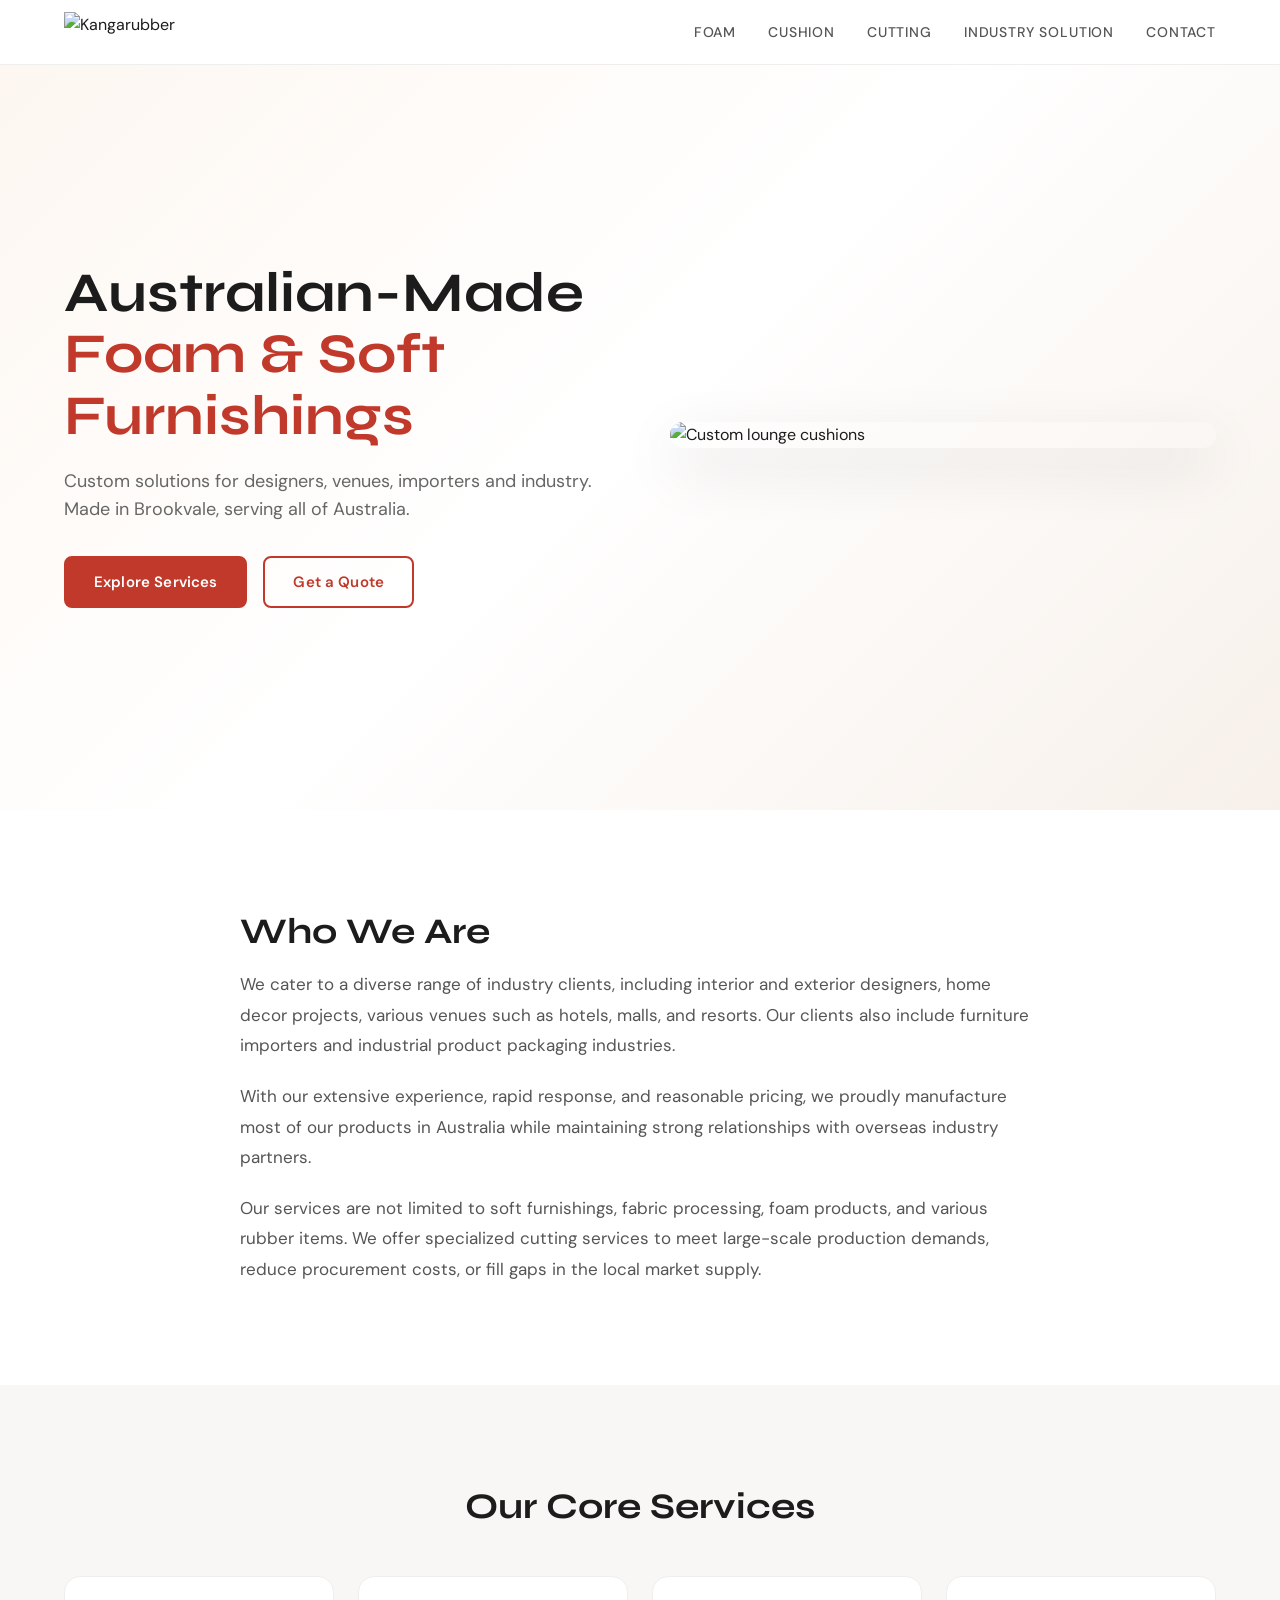
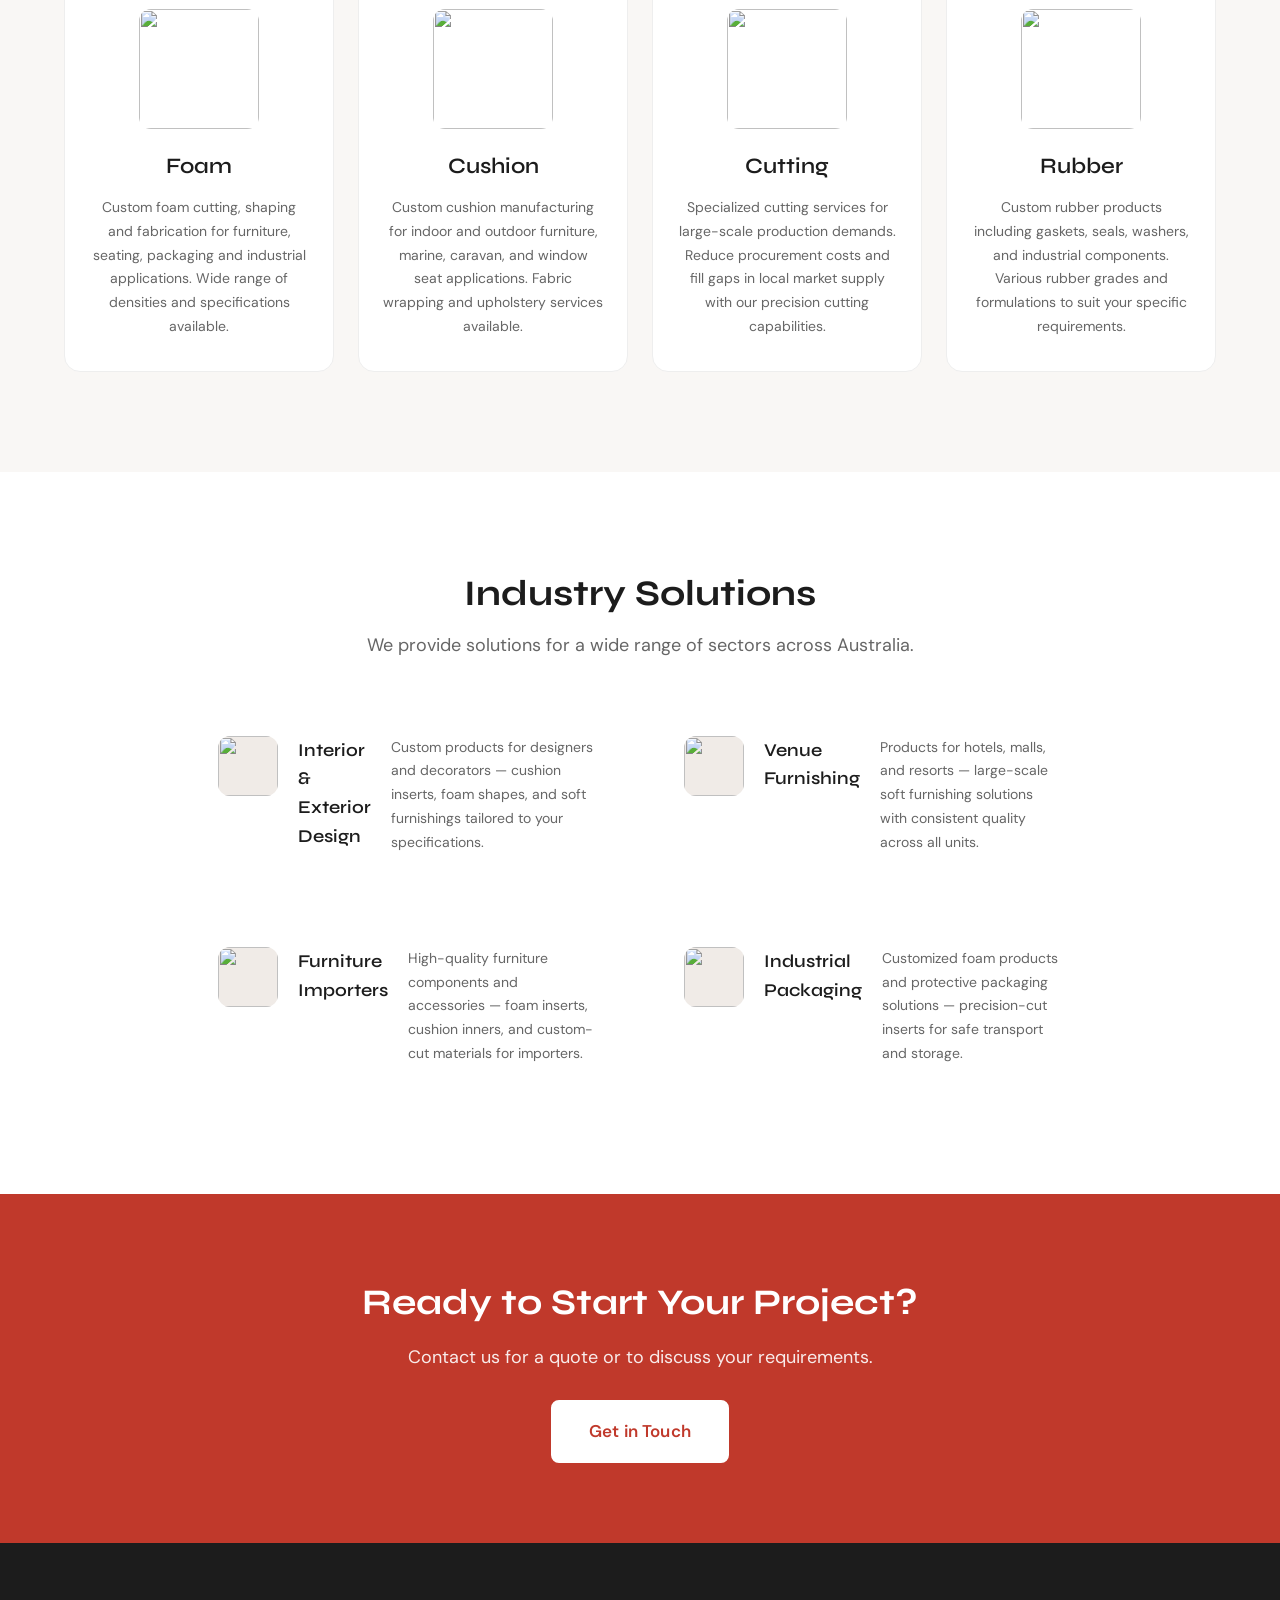
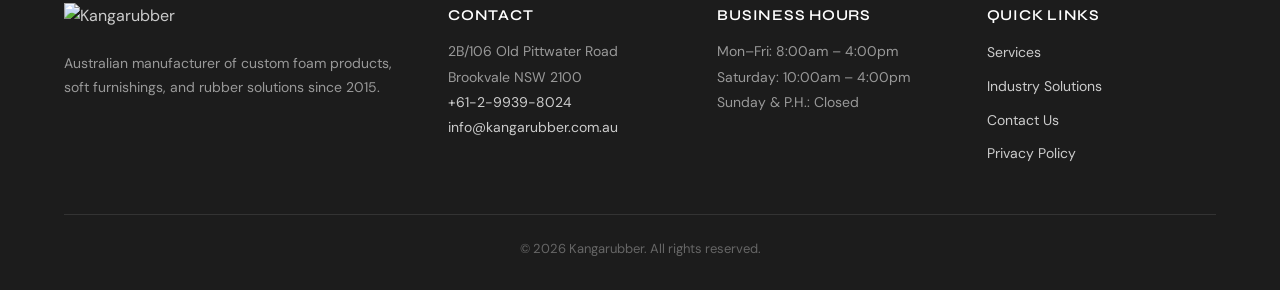
==== index.html @ c9692948 "🚀 Initial commit: Kangarubber static site - Home page with Hero, Services, Industry Solutions, CTA -" ====
<!DOCTYPE html>
<html lang="en">
<head>
  <meta charset="UTF-8">
  <meta name="viewport" content="width=device-width, initial-scale=1.0">
  <title>Kangarubber — Soft Furnishings & Foam Solutions</title>
  <meta name="description" content="Australian manufacturer of custom foam products, cushions, soft furnishings and rubber items. Serving designers, hotels, importers and industry since 2015.">
  
  <!-- Fonts -->
  <link rel="preconnect" href="https://fonts.googleapis.com">
  <link rel="preconnect" href="https://fonts.gstatic.com" crossorigin>
  <link href="https://fonts.googleapis.com/css2?family=DM+Sans:opsz,wght@9..40,300;9..40,400;9..40,500;9..40,600;9..40,700&family=Syne:wght@500;600;700;800&display=swap" rel="stylesheet">
  
  <!-- Styles -->
  <link rel="stylesheet" href="css/style.css">
  
  <!-- Favicon -->
  <link rel="icon" href="https://static.parastorage.com/client/pfavico.ico" type="image/x-icon">
</head>
<body>

  <!-- ═══ HEADER ═══ -->
  <header class="header">
    <div class="container header__inner">
      <a href="/" class="header__logo">
        <img src="https://static.wixstatic.com/media/543c8a_677136968aef4bcea8a7b9342494d7c8~mv2.jpg/v1/fill/w_220,h_40,al_c,q_80,usm_0.66_1.00_0.01,enc_avif,quality_auto/Kangarubber%2520Logo_edited.jpg"
             alt="Kangarubber"
             width="220" height="40"
             class="header__logo-img">
      </a>
      
      <button class="header__menu-toggle" aria-label="Toggle menu" id="menuToggle">
        <span></span><span></span><span></span>
      </button>
      
      <nav class="header__nav" id="mainNav">
        <ul class="header__nav-list">
          <li><a href="#foam" class="header__nav-link">Foam</a></li>
          <li><a href="#cushion" class="header__nav-link">Cushion</a></li>
          <li><a href="#cutting" class="header__nav-link">Cutting</a></li>
          <li><a href="#industry" class="header__nav-link">Industry Solution</a></li>
          <li><a href="contact.html" class="header__nav-link">Contact</a></li>
        </ul>
      </nav>
    </div>
  </header>

  <!-- ═══ HERO ═══ -->
  <section class="hero" id="home">
    <div class="container hero__inner">
      <div class="hero__content">
        <h1 class="hero__title">
          Australian-Made<br>
          <span class="hero__title-accent">Foam &amp; Soft Furnishings</span>
        </h1>
        <p class="hero__subtitle">
          Custom solutions for designers, venues, importers and industry.<br>
          Made in Brookvale, serving all of Australia.
        </p>
        <div class="hero__actions">
          <a href="#services" class="btn btn--primary">Explore Services</a>
          <a href="contact.html" class="btn btn--outline">Get a Quote</a>
        </div>
      </div>
      <div class="hero__visual">
        <div class="hero__image-wrapper">
          <img src="https://static.wixstatic.com/media/543c8a_4020b7dac90e44e29e64177c9c8f9ae2~mv2.webp/v1/fill/w_500,h_500,al_c,q_85,usm_0.66_1.00_0.01,enc_avif,quality_auto/DALL%C2%B7E%202024-07-08%2022_43_26%20-%20A%20cane%20lounge%20with%20cushions%20on%20it%2C%20positioned%20under%20the%20eaves.webp"
               alt="Custom lounge cushions"
               class="hero__image"
               loading="eager">
        </div>
      </div>
    </div>
  </section>

  <!-- ═══ INTRO ═══ -->
  <section class="intro" id="about">
    <div class="container">
      <div class="intro__content">
        <h2 class="section__title">Who We Are</h2>
        <p class="intro__text">
          We cater to a diverse range of industry clients, including interior and exterior designers, 
          home decor projects, various venues such as hotels, malls, and resorts. Our clients also 
          include furniture importers and industrial product packaging industries.
        </p>
        <p class="intro__text">
          With our extensive experience, rapid response, and reasonable pricing, we proudly manufacture 
          most of our products in Australia while maintaining strong relationships with overseas industry partners.
        </p>
        <p class="intro__text">
          Our services are not limited to soft furnishings, fabric processing, foam products, and various 
          rubber items. We offer specialized cutting services to meet large-scale production demands, 
          reduce procurement costs, or fill gaps in the local market supply.
        </p>
      </div>
    </div>
  </section>

  <!-- ═══ SERVICES ═══ -->
  <section class="services" id="services">
    <div class="container">
      <h2 class="section__title section__title--centered">Our Core Services</h2>
      
      <div class="services__grid">
        
        <!-- Foam -->
        <div class="service-card" id="foam">
          <div class="service-card__icon">
            <img src="https://static.wixstatic.com/media/543c8a_199070f570004c3ab869f18f53a1a4f2~mv2.webp/v1/fill/w_220,h_220,al_c,q_85,usm_0.66_1.00_0.01,enc_avif,quality_auto/DALL%C2%B7E%202024-07-14%2023_04_03%20-%20An%20icon%20for%20a%20soft%20furnishings%20designer_%20The%20icon%20should%20incl.webp"
                 alt="" width="220" height="220" loading="lazy">
          </div>
          <h3 class="service-card__title">Foam</h3>
          <p class="service-card__desc">
            Custom foam cutting, shaping and fabrication for furniture, seating, packaging and 
            industrial applications. Wide range of densities and specifications available.
          </p>
        </div>

        <!-- Cushion -->
        <div class="service-card" id="cushion">
          <div class="service-card__icon">
            <img src="https://static.wixstatic.com/media/543c8a_4020b7dac90e44e29e64177c9c8f9ae2~mv2.webp/v1/fill/w_220,h_220,al_c,q_85,usm_0.66_1.00_0.01,enc_avif,quality_auto/DALL%C2%B7E%202024-07-08%2022_43_26%20-%20A%20cane%20lounge%20with%20cushions%20on%20it%2C%20positioned%20under%20the%20eaves.webp"
                 alt="" width="220" height="220" loading="lazy">
          </div>
          <h3 class="service-card__title">Cushion</h3>
          <p class="service-card__desc">
            Custom cushion manufacturing for indoor and outdoor furniture, marine, caravan, 
            and window seat applications. Fabric wrapping and upholstery services available.
          </p>
        </div>

        <!-- Cutting -->
        <div class="service-card" id="cutting">
          <div class="service-card__icon">
            <img src="https://static.wixstatic.com/media/543c8a_185825fd58ff4f8aade1a19488db269c~mv2.webp/v1/fill/w_220,h_220,al_c,q_85,usm_0.66_1.00_0.01,enc_avif,quality_auto/DALL%C2%B7E%202024-07-14%2023_10_07%20-%20An%20icon%20representing%20overseas%20manufacturing_%20The%20icon%20should%20.webp"
                 alt="" width="220" height="220" loading="lazy">
          </div>
          <h3 class="service-card__title">Cutting</h3>
          <p class="service-card__desc">
            Specialized cutting services for large-scale production demands. Reduce procurement 
            costs and fill gaps in local market supply with our precision cutting capabilities.
          </p>
        </div>

        <!-- Rubber -->
        <div class="service-card" id="rubber">
          <div class="service-card__icon">
            <img src="https://static.wixstatic.com/media/543c8a_9f1950afd29a4bd583ce12f5c8746595~mv2.webp/v1/fill/w_220,h_220,al_c,q_85,usm_0.66_1.00_0.01,enc_avif,quality_auto/DALL%C2%B7E%202024-07-14%2023_04_51%20-%20An%20icon%20representing%20a%20packaging%20company_%20The%20icon%20should%20be%20.webp"
                 alt="" width="220" height="220" loading="lazy">
          </div>
          <h3 class="service-card__title">Rubber</h3>
          <p class="service-card__desc">
            Custom rubber products including gaskets, seals, washers, and industrial components. 
            Various rubber grades and formulations to suit your specific requirements.
          </p>
        </div>

      </div>
    </div>
  </section>

  <!-- ═══ INDUSTRY SOLUTIONS ═══ -->
  <section class="industry" id="industry">
    <div class="container">
      <h2 class="section__title section__title--centered">Industry Solutions</h2>
      <p class="industry__lead">
        We provide solutions for a wide range of sectors across Australia.
      </p>

      <div class="industry__grid">
        <div class="industry__item">
          <div class="industry__item-icon">
            <img src="https://static.wixstatic.com/media/543c8a_199070f570004c3ab869f18f53a1a4f2~mv2.webp/v1/fill/w_120,h_120,al_c,q_85,usm_0.66_1.00_0.01,enc_avif,quality_auto/DALL%C2%B7E%202024-07-14%2023_04_03%20-%20An%20icon%20for%20a%20soft%20furnishings%20designer_%20The%20icon%20should%20incl.webp"
                 alt="" width="60" height="60" loading="lazy">
          </div>
          <h3>Interior &amp; Exterior Design</h3>
          <p>Custom products for designers and decorators — cushion inserts, foam shapes, and soft furnishings tailored to your specifications.</p>
        </div>

        <div class="industry__item">
          <div class="industry__item-icon">
            <img src="https://static.wixstatic.com/media/543c8a_a4305bc8bbab078377a3a06e9bc7f7d4.jpg/v1/fill/w_120,h_120,al_c,q_80,usm_0.66_1.00_0.01,enc_avif,quality_auto/38200%2520compressed.jpg"
                 alt="" width="60" height="60" loading="lazy">
          </div>
          <h3>Venue Furnishing</h3>
          <p>Products for hotels, malls, and resorts — large-scale soft furnishing solutions with consistent quality across all units.</p>
        </div>

        <div class="industry__item">
          <div class="industry__item-icon">
            <img src="https://static.wixstatic.com/media/543c8a_b3d97b519851991aecd2b388080e235b.jpg/v1/fill/w_120,h_120,al_c,lg_1,q_80,enc_avif,quality_auto/reticulated.jpg"
                 alt="" width="60" height="60" loading="lazy">
          </div>
          <h3>Furniture Importers</h3>
          <p>High-quality furniture components and accessories — foam inserts, cushion inners, and custom-cut materials for importers.</p>
        </div>

        <div class="industry__item">
          <div class="industry__item-icon">
            <img src="https://static.wixstatic.com/media/543c8a_39253b24019749bf83b10b455b2fe27b~mv2.webp/v1/fill/w_120,h_120,al_c,q_85,usm_0.66_1.00_0.01,enc_avif,quality_auto/DALL%C2%B7E%202024-07-14%2023_04_44%20-%20An%20icon%20representing%20a%20furniture%20manufacturing%20company_%20The%20i.webp"
                 alt="" width="60" height="60" loading="lazy">
          </div>
          <h3>Industrial Packaging</h3>
          <p>Customized foam products and protective packaging solutions — precision-cut inserts for safe transport and storage.</p>
        </div>
      </div>
    </div>
  </section>

  <!-- ═══ CTA ═══ -->
  <section class="cta">
    <div class="container">
      <h2 class="cta__title">Ready to Start Your Project?</h2>
      <p class="cta__text">Contact us for a quote or to discuss your requirements.</p>
      <a href="contact.html" class="btn btn--primary btn--large">Get in Touch</a>
    </div>
  </section>

  <!-- ═══ FOOTER ═══ -->
  <footer class="footer">
    <div class="container">
      <div class="footer__grid">
        <div class="footer__brand">
          <img src="https://static.wixstatic.com/media/543c8a_677136968aef4bcea8a7b9342494d7c8~mv2.jpg/v1/fill/w_180,h_33,al_c,q_80,usm_0.66_1.00_0.01,enc_avif,quality_auto/Kangarubber%2520Logo_edited.jpg"
               alt="Kangarubber" width="180" height="33" loading="lazy">
          <p>Australian manufacturer of custom foam products, soft furnishings, and rubber solutions since 2015.</p>
        </div>
        
        <div class="footer__contact">
          <h4>Contact</h4>
          <p>
            2B/106 Old Pittwater Road<br>
            Brookvale NSW 2100<br>
            <a href="tel:+61299398024">+61-2-9939-8024</a><br>
            <a href="mailto:info@kangarubber.com.au">info@kangarubber.com.au</a>
          </p>
        </div>

        <div class="footer__hours">
          <h4>Business Hours</h4>
          <p>
            Mon–Fri: 8:00am – 4:00pm<br>
            Saturday: 10:00am – 4:00pm<br>
            Sunday &amp; P.H.: Closed
          </p>
        </div>

        <div class="footer__links">
          <h4>Quick Links</h4>
          <ul>
            <li><a href="#services">Services</a></li>
            <li><a href="#industry">Industry Solutions</a></li>
            <li><a href="contact.html">Contact Us</a></li>
            <li><a href="privacy.html">Privacy Policy</a></li>
          </ul>
        </div>
      </div>
      
      <div class="footer__bottom">
        <p>&copy; 2026 Kangarubber. All rights reserved.</p>
      </div>
    </div>
  </footer>

  <!-- ═══ SCRIPTS ═══ -->
  <script src="js/main.js"></script>
</body>
</html>
---- css/style.css ----
/* ═══════════════════════════════════════════
   Kangarubber.com.au — Main Stylesheet
   ═══════════════════════════════════════════ */

/* ── Reset ── */
*, *::before, *::after { box-sizing: border-box; margin: 0; padding: 0; }

html { scroll-behavior: smooth; }
body {
  font-family: 'DM Sans', sans-serif;
  font-size: 16px;
  line-height: 1.6;
  color: #1c1c1c;
  background: #ffffff;
  -webkit-font-smoothing: antialiased;
}

img { max-width: 100%; height: auto; display: block; }
a { color: inherit; text-decoration: none; }
ul { list-style: none; }

/* ── Container ── */
.container {
  max-width: 1200px;
  margin: 0 auto;
  padding: 0 24px;
}

/* ── Buttons ── */
.btn {
  display: inline-flex;
  align-items: center;
  justify-content: center;
  padding: 12px 28px;
  font-family: 'DM Sans', sans-serif;
  font-size: 15px;
  font-weight: 600;
  border-radius: 8px;
  transition: all 0.25s ease;
  cursor: pointer;
  border: 2px solid transparent;
  letter-spacing: 0.01em;
}

.btn--primary {
  background: #c0392b;
  color: #fff;
  border-color: #c0392b;
}
.btn--primary:hover {
  background: #a93226;
  border-color: #a93226;
  transform: translateY(-1px);
  box-shadow: 0 4px 14px rgba(192,57,43,0.3);
}

.btn--outline {
  background: transparent;
  color: #c0392b;
  border-color: #c0392b;
}
.btn--outline:hover {
  background: #c0392b;
  color: #fff;
  transform: translateY(-1px);
}

.btn--large { padding: 16px 36px; font-size: 17px; }

/* ── Section Titles ── */
.section__title {
  font-family: 'Syne', sans-serif;
  font-size: 36px;
  font-weight: 700;
  color: #1c1c1c;
  margin-bottom: 16px;
  line-height: 1.2;
}
.section__title--centered { text-align: center; }

/* ═══════════════════════════════════════════
   HEADER
   ═══════════════════════════════════════════ */
.header {
  position: fixed;
  top: 0;
  left: 0;
  right: 0;
  z-index: 100;
  background: rgba(255,255,255,0.95);
  backdrop-filter: blur(10px);
  border-bottom: 1px solid #eee;
  padding: 12px 0;
}

.header__inner {
  display: flex;
  align-items: center;
  justify-content: space-between;
}

.header__logo-img { display: block; }

.header__nav-list {
  display: flex;
  gap: 32px;
  align-items: center;
}

.header__nav-link {
  font-size: 14px;
  font-weight: 500;
  text-transform: uppercase;
  letter-spacing: 0.06em;
  color: #555;
  transition: color 0.2s;
  position: relative;
}
.header__nav-link::after {
  content: '';
  position: absolute;
  bottom: -4px;
  left: 0;
  width: 0;
  height: 2px;
  background: #c0392b;
  transition: width 0.25s ease;
}
.header__nav-link:hover { color: #c0392b; }
.header__nav-link:hover::after { width: 100%; }

/* Hamburger */
.header__menu-toggle {
  display: none;
  background: none;
  border: none;
  cursor: pointer;
  padding: 4px;
  width: 28px;
  height: 22px;
  position: relative;
}
.header__menu-toggle span {
  display: block;
  width: 100%;
  height: 2px;
  background: #1c1c1c;
  position: absolute;
  left: 0;
  transition: all 0.3s;
}
.header__menu-toggle span:nth-child(1) { top: 0; }
.header__menu-toggle span:nth-child(2) { top: 10px; }
.header__menu-toggle span:nth-child(3) { top: 20px; }

.header__menu-toggle.active span:nth-child(1) { top: 10px; transform: rotate(45deg); }
.header__menu-toggle.active span:nth-child(2) { opacity: 0; }
.header__menu-toggle.active span:nth-child(3) { top: 10px; transform: rotate(-45deg); }

/* ═══════════════════════════════════════════
   HERO
   ═══════════════════════════════════════════ */
.hero {
  padding: 140px 0 80px;
  background: linear-gradient(135deg, #fdf6f0 0%, #fff 50%, #f7f0ea 100%);
  min-height: 90vh;
  display: flex;
  align-items: center;
}

.hero__inner {
  display: grid;
  grid-template-columns: 1fr 1fr;
  gap: 60px;
  align-items: center;
}

.hero__title {
  font-family: 'Syne', sans-serif;
  font-size: 56px;
  font-weight: 700;
  line-height: 1.1;
  color: #1c1c1c;
  margin-bottom: 20px;
}

.hero__title-accent {
  color: #c0392b;
}

.hero__subtitle {
  font-size: 18px;
  color: #666;
  margin-bottom: 32px;
  font-weight: 400;
}

.hero__actions {
  display: flex;
  gap: 16px;
  flex-wrap: wrap;
}

.hero__image-wrapper {
  border-radius: 16px;
  overflow: hidden;
  box-shadow: 0 20px 60px rgba(0,0,0,0.1);
}
.hero__image { width: 100%; height: auto; object-fit: cover; }

/* ═══════════════════════════════════════════
   INTRO
   ═══════════════════════════════════════════ */
.intro {
  padding: 100px 0;
  background: #fff;
}

.intro__content {
  max-width: 800px;
  margin: 0 auto;
}

.intro__text {
  font-size: 17px;
  color: #555;
  margin-bottom: 20px;
  line-height: 1.8;
}
.intro__text:last-child { margin-bottom: 0; }

/* ═══════════════════════════════════════════
   SERVICES
   ═══════════════════════════════════════════ */
.services {
  padding: 100px 0;
  background: #f9f7f5;
}

.services__grid {
  display: grid;
  grid-template-columns: repeat(4, 1fr);
  gap: 24px;
  margin-top: 48px;
}

.service-card {
  background: #fff;
  border-radius: 16px;
  padding: 32px 24px;
  text-align: center;
  transition: all 0.3s ease;
  border: 1px solid #eee;
}

.service-card:hover {
  transform: translateY(-6px);
  box-shadow: 0 12px 40px rgba(0,0,0,0.08);
  border-color: #e8d5cc;
}

.service-card__icon {
  margin-bottom: 20px;
}
.service-card__icon img {
  border-radius: 12px;
  margin: 0 auto;
  width: 120px;
  height: 120px;
  object-fit: cover;
}

.service-card__title {
  font-family: 'Syne', sans-serif;
  font-size: 22px;
  font-weight: 600;
  color: #1c1c1c;
  margin-bottom: 12px;
}

.service-card__desc {
  font-size: 14px;
  color: #666;
  line-height: 1.7;
}

/* ═══════════════════════════════════════════
   INDUSTRY SOLUTIONS
   ═══════════════════════════════════════════ */
.industry {
  padding: 100px 0;
  background: #fff;
}

.industry__lead {
  text-align: center;
  font-size: 18px;
  color: #666;
  max-width: 600px;
  margin: 0 auto 48px;
}

.industry__grid {
  display: grid;
  grid-template-columns: repeat(2, 1fr);
  gap: 32px;
  max-width: 900px;
  margin: 0 auto;
}

.industry__item {
  display: flex;
  gap: 20px;
  align-items: flex-start;
  padding: 28px;
  border-radius: 12px;
  transition: background 0.2s;
}
.industry__item:hover { background: #f9f7f5; }

.industry__item-icon {
  flex-shrink: 0;
  width: 60px;
  height: 60px;
  border-radius: 12px;
  overflow: hidden;
  background: #f0ebe7;
}
.industry__item-icon img {
  width: 100%;
  height: 100%;
  object-fit: cover;
}

.industry__item h3 {
  font-family: 'Syne', sans-serif;
  font-size: 18px;
  font-weight: 600;
  color: #1c1c1c;
  margin-bottom: 8px;
}

.industry__item p {
  font-size: 14px;
  color: #666;
  line-height: 1.7;
}

/* ═══════════════════════════════════════════
   CTA
   ═══════════════════════════════════════════ */
.cta {
  padding: 80px 0;
  background: #c0392b;
  text-align: center;
  color: #fff;
}

.cta__title {
  font-family: 'Syne', sans-serif;
  font-size: 36px;
  font-weight: 700;
  margin-bottom: 12px;
}

.cta__text {
  font-size: 18px;
  opacity: 0.9;
  margin-bottom: 28px;
}

.cta .btn--primary {
  background: #fff;
  color: #c0392b;
  border-color: #fff;
}
.cta .btn--primary:hover {
  background: transparent;
  color: #fff;
  box-shadow: none;
}

/* ═══════════════════════════════════════════
   FOOTER
   ═══════════════════════════════════════════ */
.footer {
  background: #1c1c1c;
  color: #ccc;
  padding: 60px 0 30px;
}

.footer__grid {
  display: grid;
  grid-template-columns: 1.5fr 1fr 1fr 1fr;
  gap: 40px;
  margin-bottom: 40px;
}

.footer__brand p { 
  font-size: 14px;
  margin-top: 16px;
  line-height: 1.7;
  color: #999;
}

.footer__contact p,
.footer__hours p {
  font-size: 14px;
  line-height: 1.8;
  margin-top: 12px;
  color: #999;
}
.footer__contact a,
.footer__links a {
  color: #ccc;
  transition: color 0.2s;
}
.footer__contact a:hover,
.footer__links a:hover { color: #fff; }

.footer h4 {
  font-family: 'Syne', sans-serif;
  font-weight: 600;
  font-size: 15px;
  color: #fff;
  text-transform: uppercase;
  letter-spacing: 0.05em;
}

.footer__links ul { margin-top: 12px; }
.footer__links li { margin-bottom: 8px; }
.footer__links a { font-size: 14px; }

.footer__bottom {
  border-top: 1px solid #333;
  padding-top: 24px;
  text-align: center;
  font-size: 13px;
  color: #666;
}

/* ═══════════════════════════════════════════
   RESPONSIVE
   ═══════════════════════════════════════════ */

/* Tablet */
@media (max-width: 1024px) {
  .hero__title { font-size: 42px; }
  .services__grid { grid-template-columns: repeat(2, 1fr); }
  .footer__grid { grid-template-columns: 1fr 1fr; gap: 32px; }
}

/* Mobile */
@media (max-width: 768px) {
  .header__menu-toggle { display: block; }

  .header__nav {
    position: fixed;
    top: 72px;
    left: 0;
    right: 0;
    background: rgba(255,255,255,0.98);
    backdrop-filter: blur(10px);
    padding: 20px 24px;
    border-bottom: 1px solid #eee;
    transform: translateY(-100%);
    opacity: 0;
    pointer-events: none;
    transition: all 0.3s ease;
  }
  .header__nav.open {
    transform: translateY(0);
    opacity: 1;
    pointer-events: all;
  }

  .header__nav-list {
    flex-direction: column;
    gap: 20px;
    align-items: flex-start;
  }
  .header__nav-link { font-size: 16px; }

  .hero {
    padding: 100px 0 60px;
    min-height: auto;
  }
  .hero__inner {
    grid-template-columns: 1fr;
    gap: 40px;
  }
  .hero__title { font-size: 34px; }
  .hero__subtitle { font-size: 16px; }
  .hero__visual { display: none; }

  .section__title { font-size: 28px; }
  
  .services__grid { grid-template-columns: 1fr; }
  .service-card { padding: 24px 20px; }

  .industry__grid { grid-template-columns: 1fr; }
  .industry__item { padding: 20px; }

  .cta__title { font-size: 28px; }

  .footer__grid { grid-template-columns: 1fr; gap: 24px; }
}
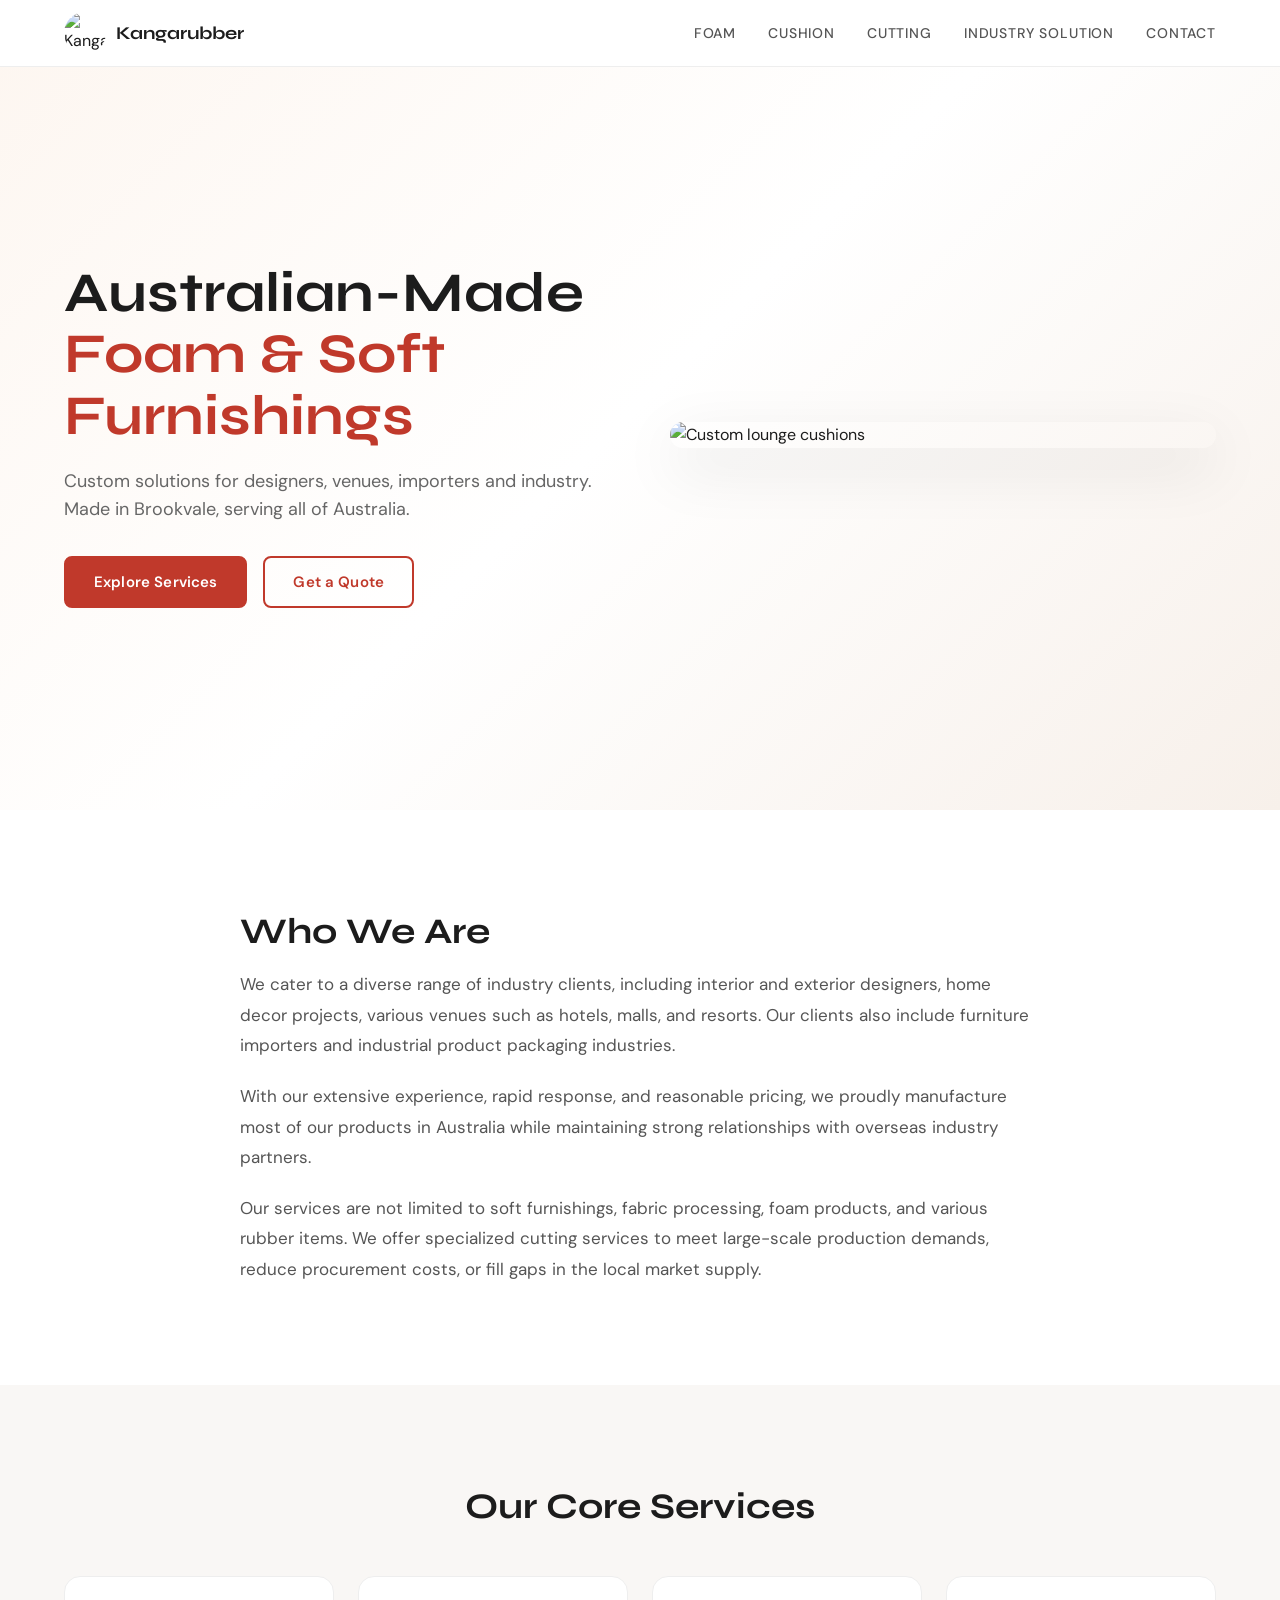
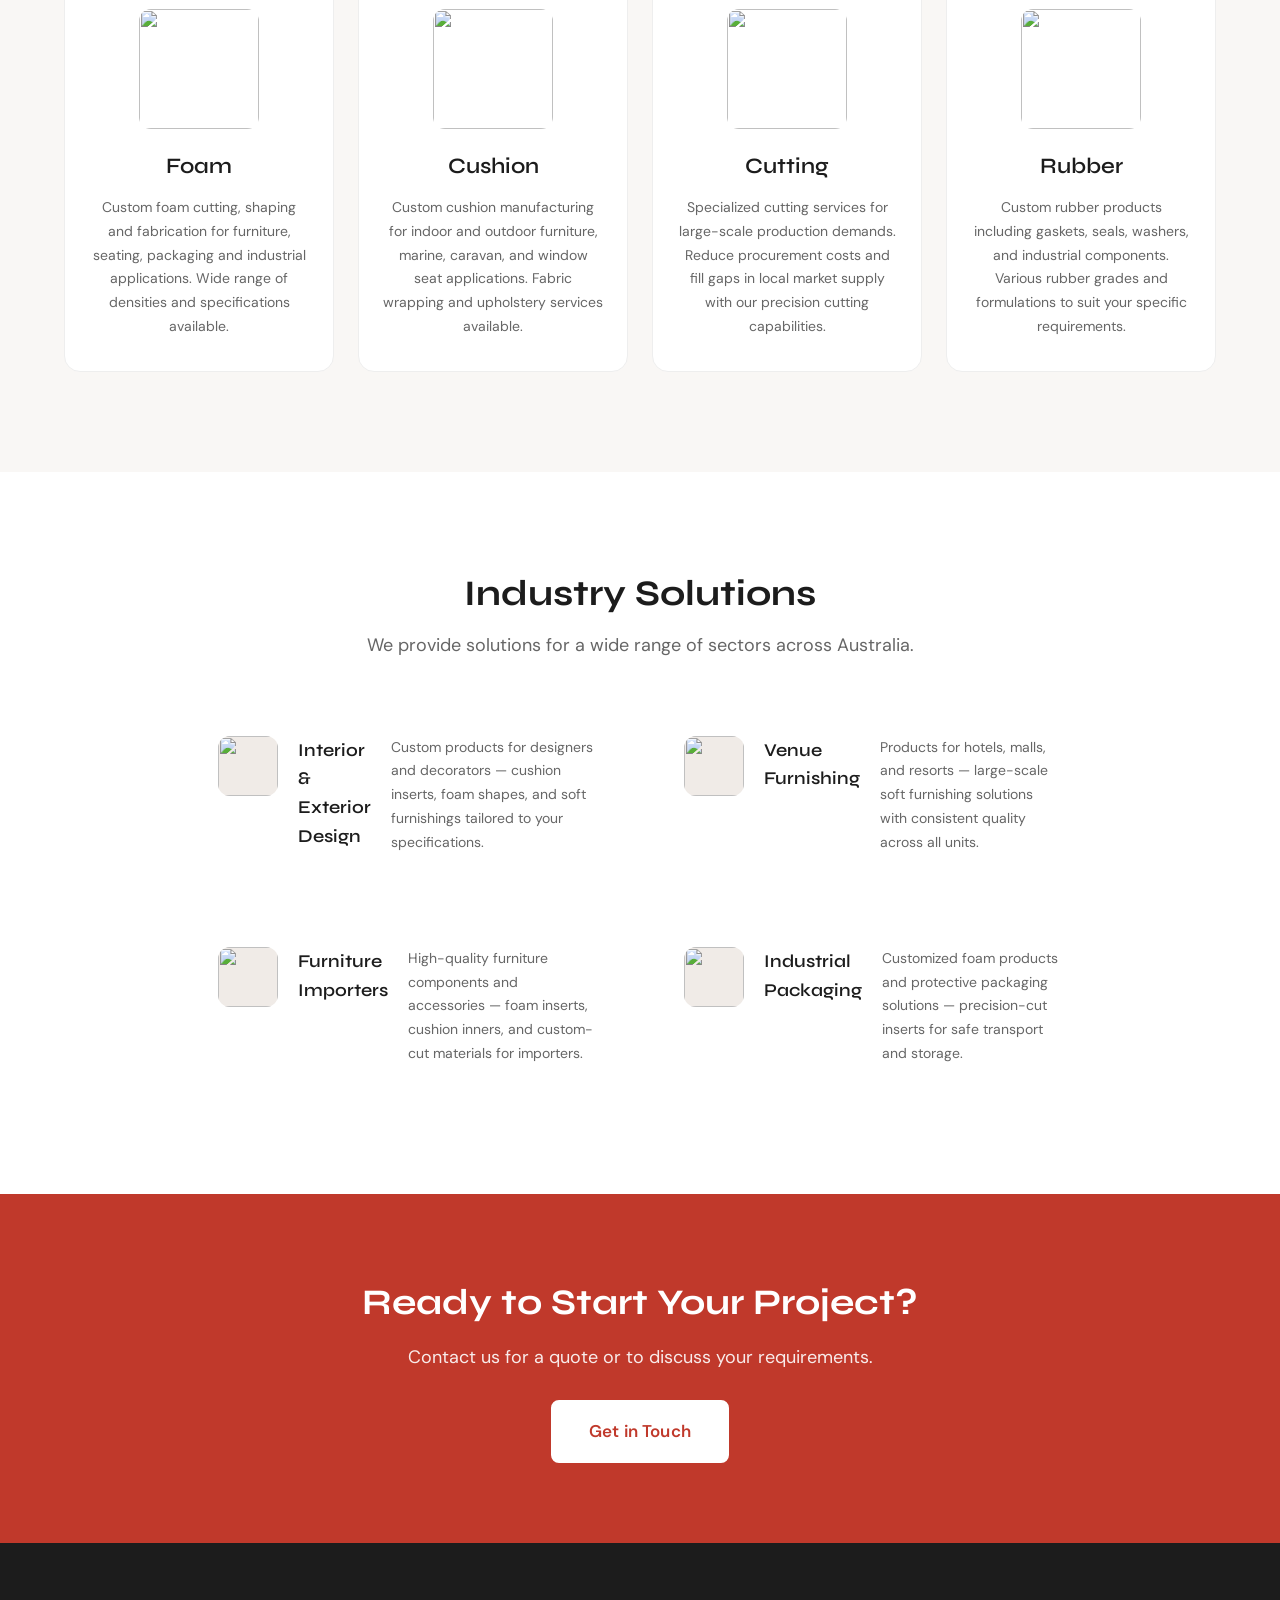
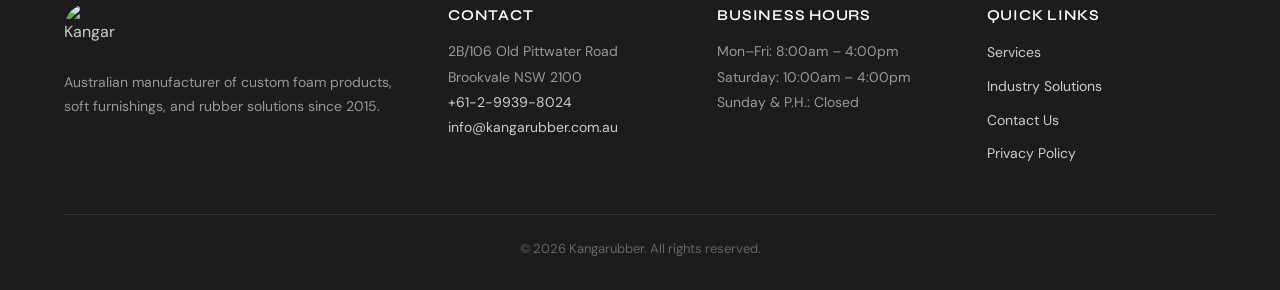
==== commit 28eb4f6e: "🐨 Add cartoon kangaroo logo + brand name in header/footer" ====
--- a/index.html
+++ b/index.html
@@ -23,10 +23,11 @@
   <header class="header">
     <div class="container header__inner">
       <a href="/" class="header__logo">
-        <img src="https://static.wixstatic.com/media/543c8a_677136968aef4bcea8a7b9342494d7c8~mv2.jpg/v1/fill/w_220,h_40,al_c,q_80,usm_0.66_1.00_0.01,enc_avif,quality_auto/Kangarubber%2520Logo_edited.jpg"
+        <img src="https://files.catbox.moe/6ovcz0.jpg"
              alt="Kangarubber"
-             width="220" height="40"
+             width="42" height="42"
              class="header__logo-img">
+        <span class="header__brand">Kangarubber</span>
       </a>
       
       <button class="header__menu-toggle" aria-label="Toggle menu" id="menuToggle">
@@ -221,8 +222,9 @@
     <div class="container">
       <div class="footer__grid">
         <div class="footer__brand">
-          <img src="https://static.wixstatic.com/media/543c8a_677136968aef4bcea8a7b9342494d7c8~mv2.jpg/v1/fill/w_180,h_33,al_c,q_80,usm_0.66_1.00_0.01,enc_avif,quality_auto/Kangarubber%2520Logo_edited.jpg"
-               alt="Kangarubber" width="180" height="33" loading="lazy">
+          <div class="footer__logo-wrap">
+          <img src="https://files.catbox.moe/6ovcz0.jpg"
+               alt="Kangarubber" width="52" height="52" class="footer__logo-img" loading="lazy"></div>
           <p>Australian manufacturer of custom foam products, soft furnishings, and rubber solutions since 2015.</p>
         </div>
         
--- a/css/style.css
+++ b/css/style.css
@@ -99,7 +99,10 @@
   justify-content: space-between;
 }
 
-.header__logo-img { display: block; }
+.header__logo { display: flex; align-items: center; gap: 10px; }
+.header__logo-img { display: block; border-radius: 50%; object-fit: cover; width: 42px; height: 42px; }
+.header__brand { font-family: 'Syne', sans-serif; font-weight: 700; font-size: 18px; color: #1c1c1c; }
+.header__brand:hover { color: #c0392b; }
 
 .header__nav-list {
   display: flex;
@@ -505,3 +508,9 @@
 
   .footer__grid { grid-template-columns: 1fr; gap: 24px; }
 }
+
+
+/* ── Footer logo ── */
+.footer__logo-wrap { display: flex; align-items: center; gap: 12px; margin-bottom: 8px; }
+.footer__logo-img { border-radius: 50%; object-fit: cover; }
+.footer__brand-name { font-family: 'Syne', sans-serif; font-size: 18px; font-weight: 700; color: #fff; }
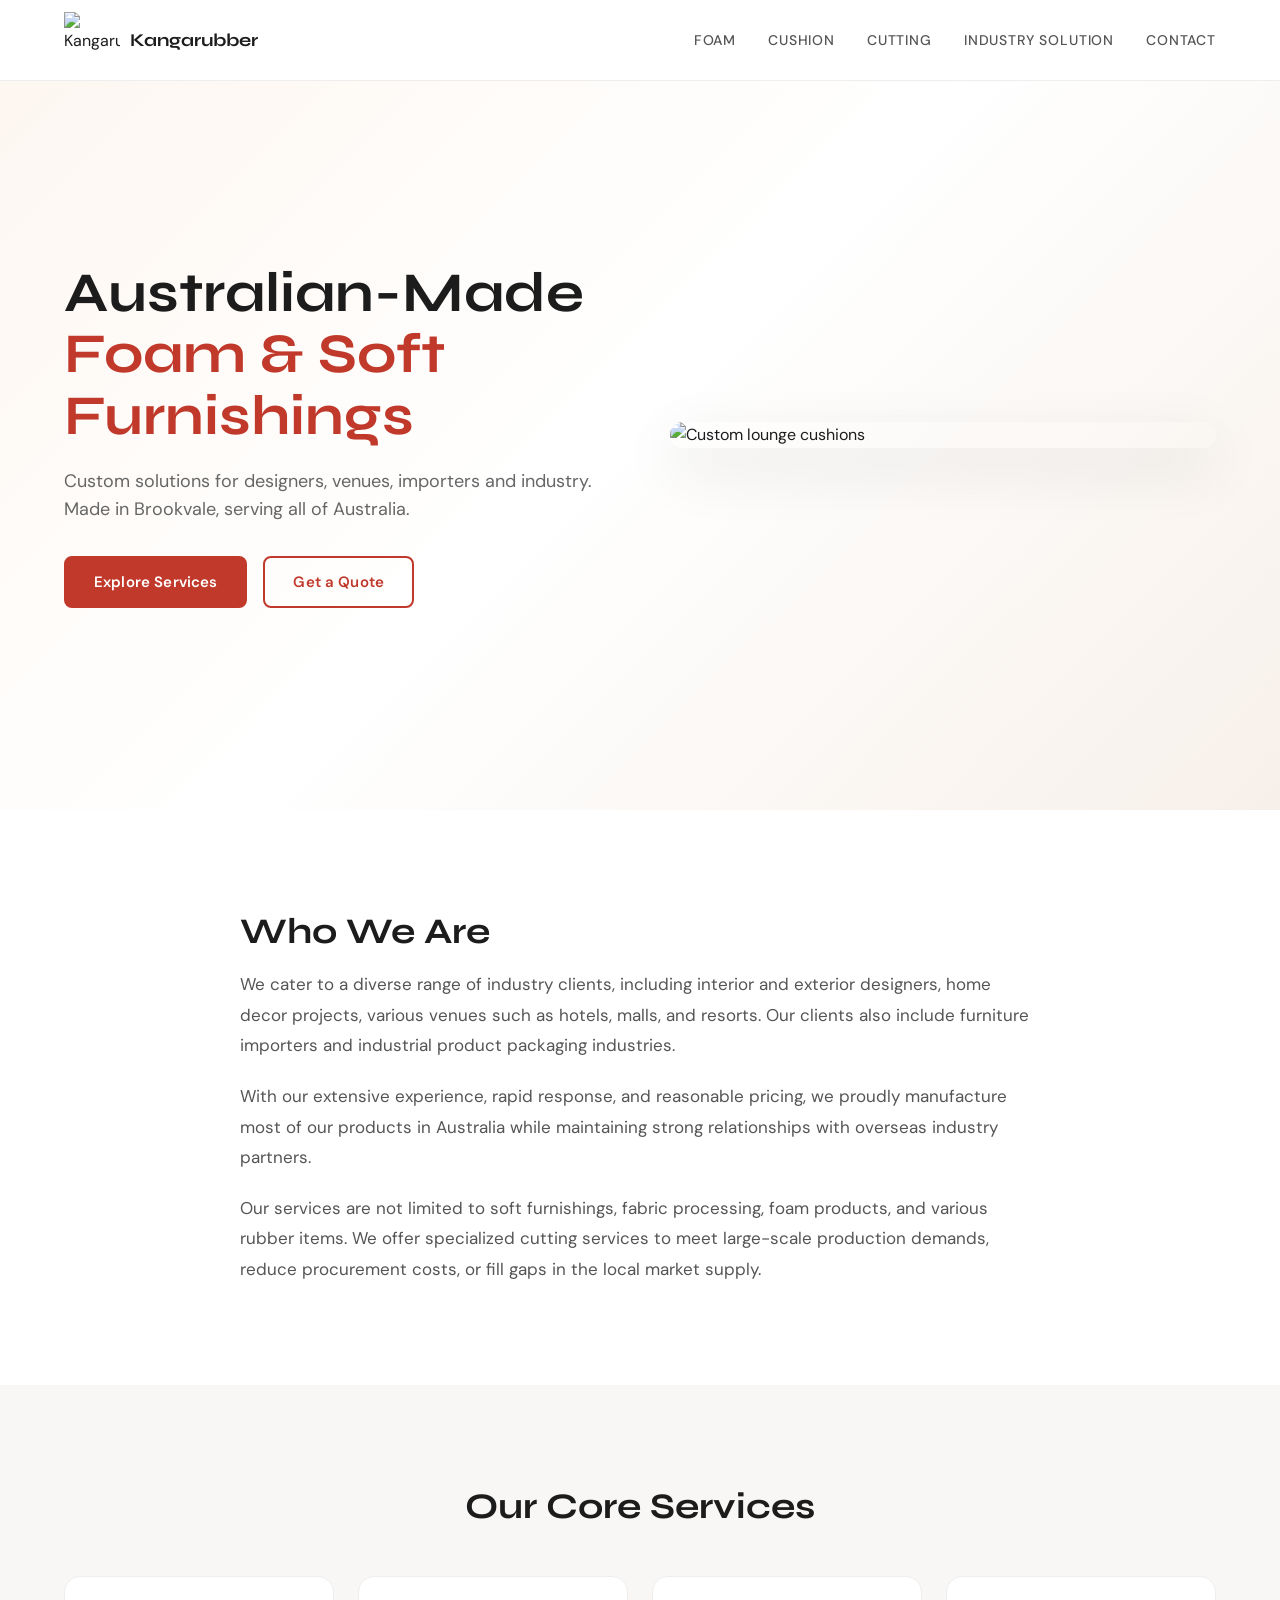
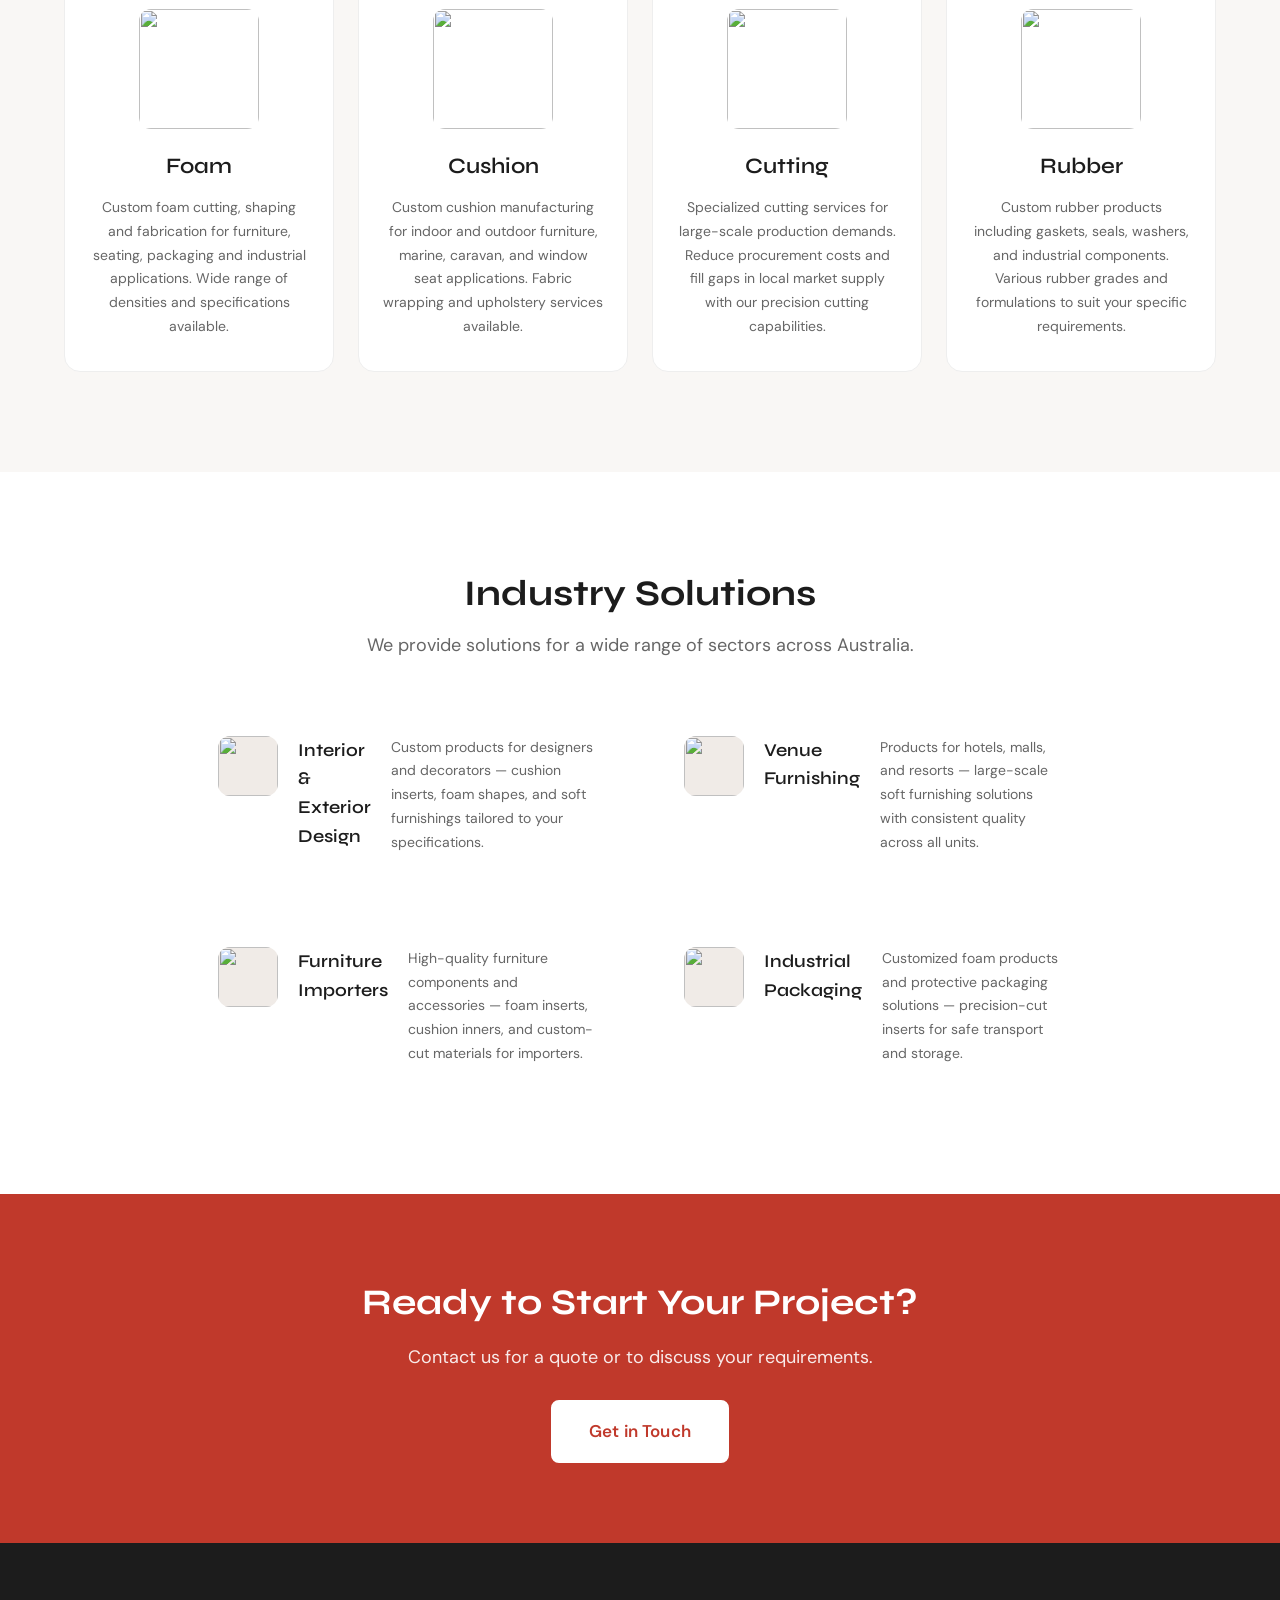
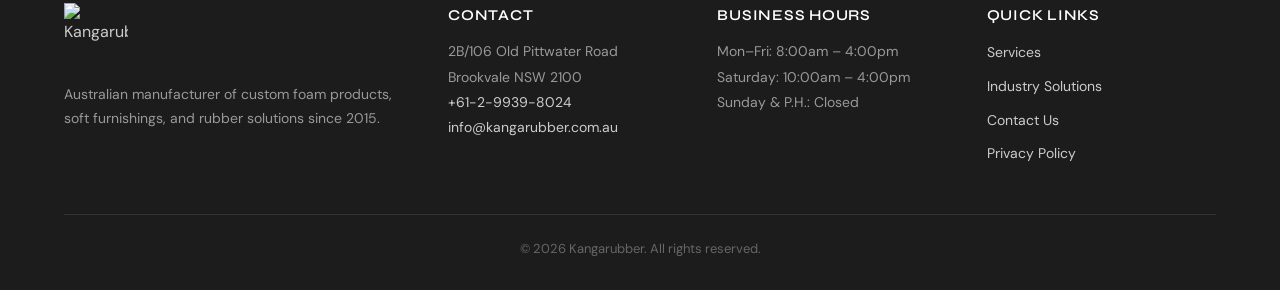
==== commit 315d4128: "🐨 Upgrade to transparent PNG logo, bigger display size" ====
--- a/index.html
+++ b/index.html
@@ -23,9 +23,9 @@
   <header class="header">
     <div class="container header__inner">
       <a href="/" class="header__logo">
-        <img src="https://files.catbox.moe/6ovcz0.jpg"
+        <img src="https://files.catbox.moe/fzq2cw.png"
              alt="Kangarubber"
-             width="42" height="42"
+             width="56" height="56"
              class="header__logo-img">
         <span class="header__brand">Kangarubber</span>
       </a>
@@ -223,8 +223,8 @@
       <div class="footer__grid">
         <div class="footer__brand">
           <div class="footer__logo-wrap">
-          <img src="https://files.catbox.moe/6ovcz0.jpg"
-               alt="Kangarubber" width="52" height="52" class="footer__logo-img" loading="lazy"></div>
+          <img src="https://files.catbox.moe/fzq2cw.png"
+               alt="Kangarubber" width="64" height="64" class="footer__logo-img" loading="lazy"></div>
           <p>Australian manufacturer of custom foam products, soft furnishings, and rubber solutions since 2015.</p>
         </div>
         
--- a/css/style.css
+++ b/css/style.css
@@ -100,7 +100,7 @@
 }
 
 .header__logo { display: flex; align-items: center; gap: 10px; }
-.header__logo-img { display: block; border-radius: 50%; object-fit: cover; width: 42px; height: 42px; }
+.header__logo-img { display: block; height: 56px; width: auto; object-fit: contain; }
 .header__brand { font-family: 'Syne', sans-serif; font-weight: 700; font-size: 18px; color: #1c1c1c; }
 .header__brand:hover { color: #c0392b; }
 
@@ -512,5 +512,5 @@
 
 /* ── Footer logo ── */
 .footer__logo-wrap { display: flex; align-items: center; gap: 12px; margin-bottom: 8px; }
-.footer__logo-img { border-radius: 50%; object-fit: cover; }
+.footer__logo-img { height: 64px; width: auto; object-fit: contain; }
 .footer__brand-name { font-family: 'Syne', sans-serif; font-size: 18px; font-weight: 700; color: #fff; }
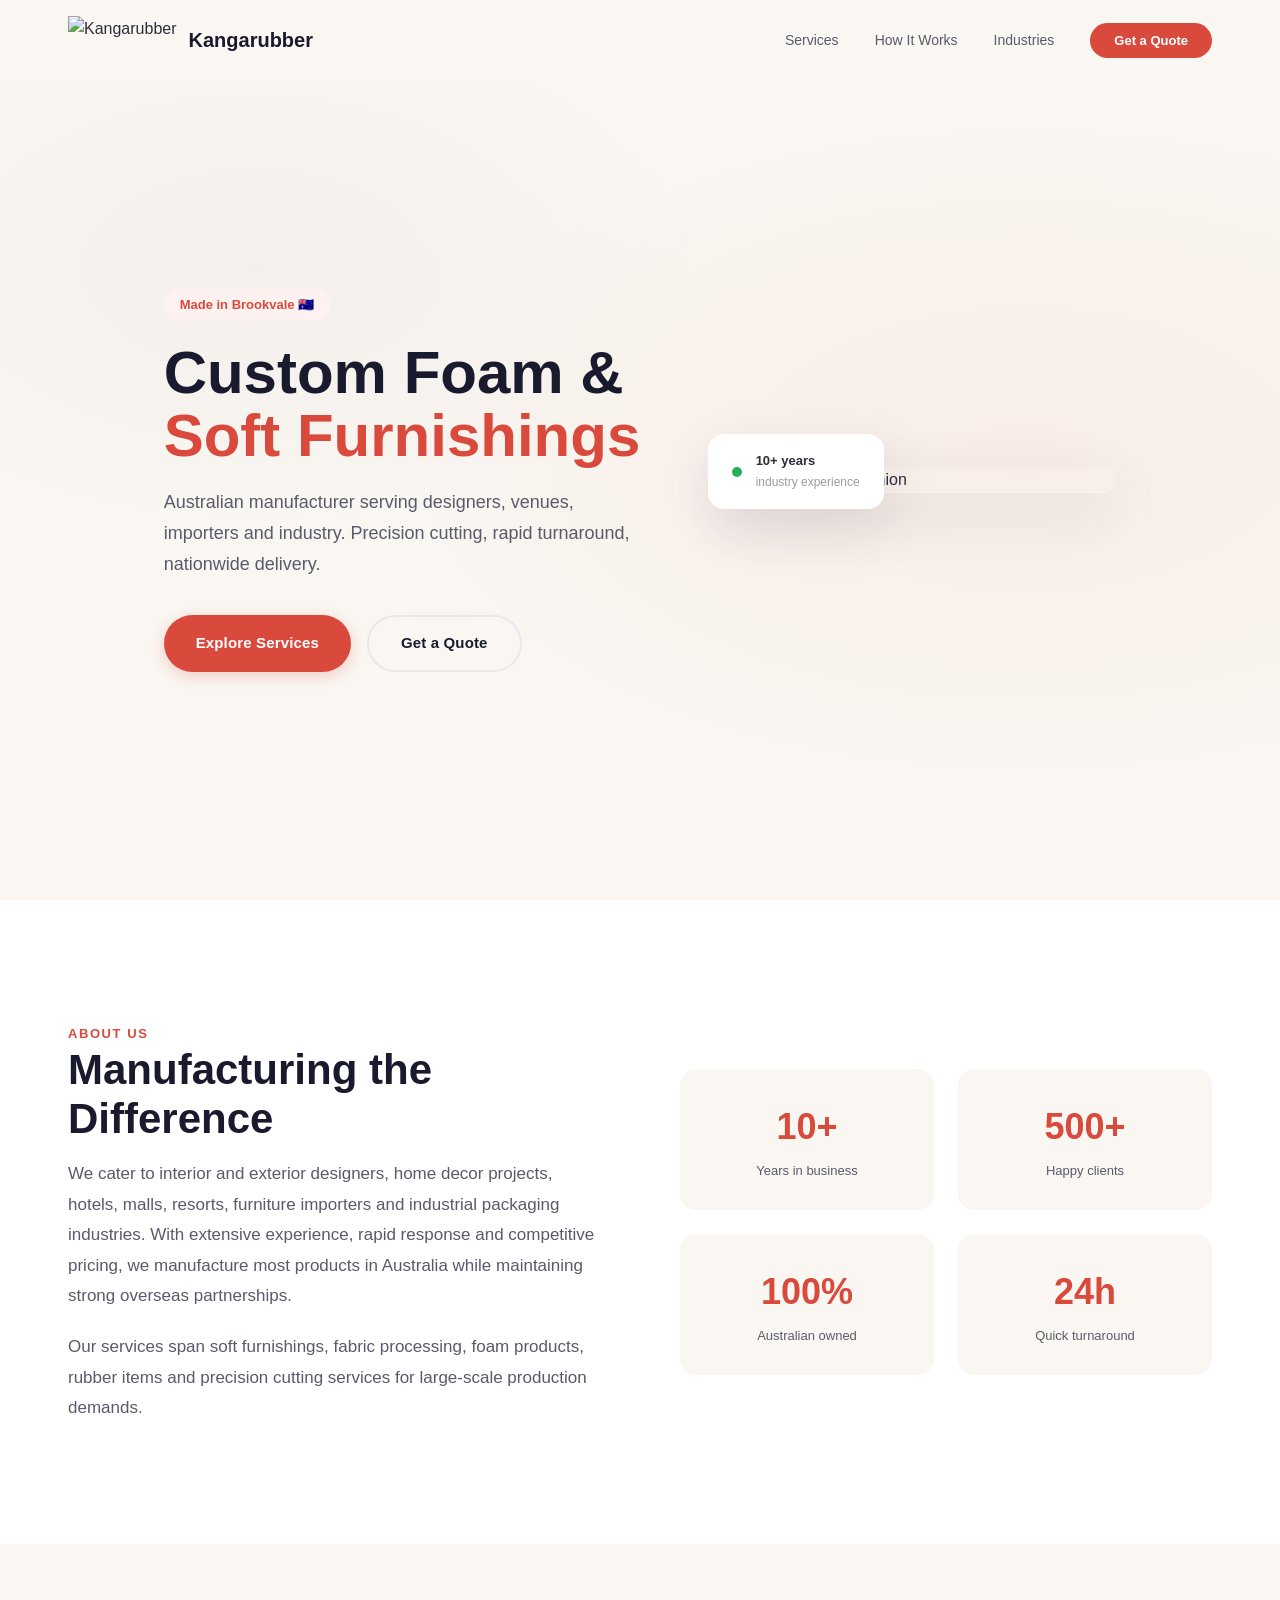
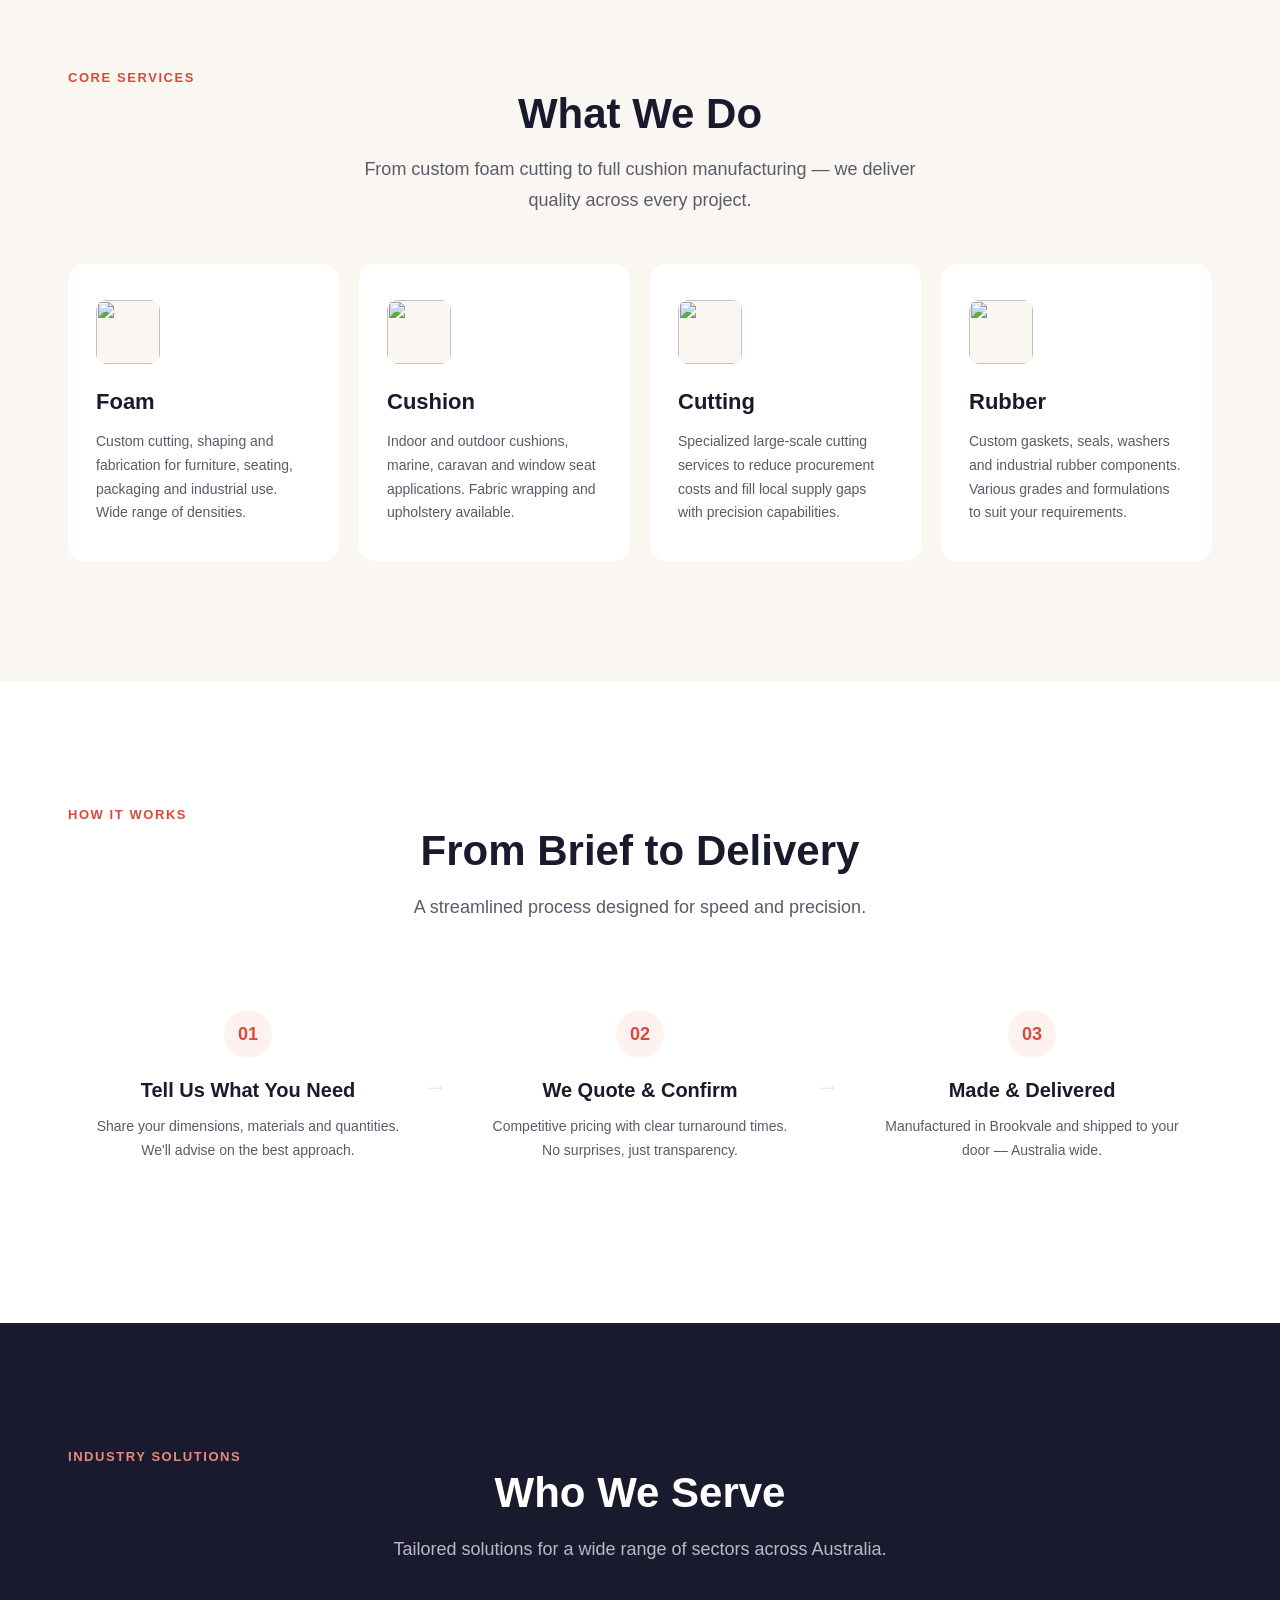
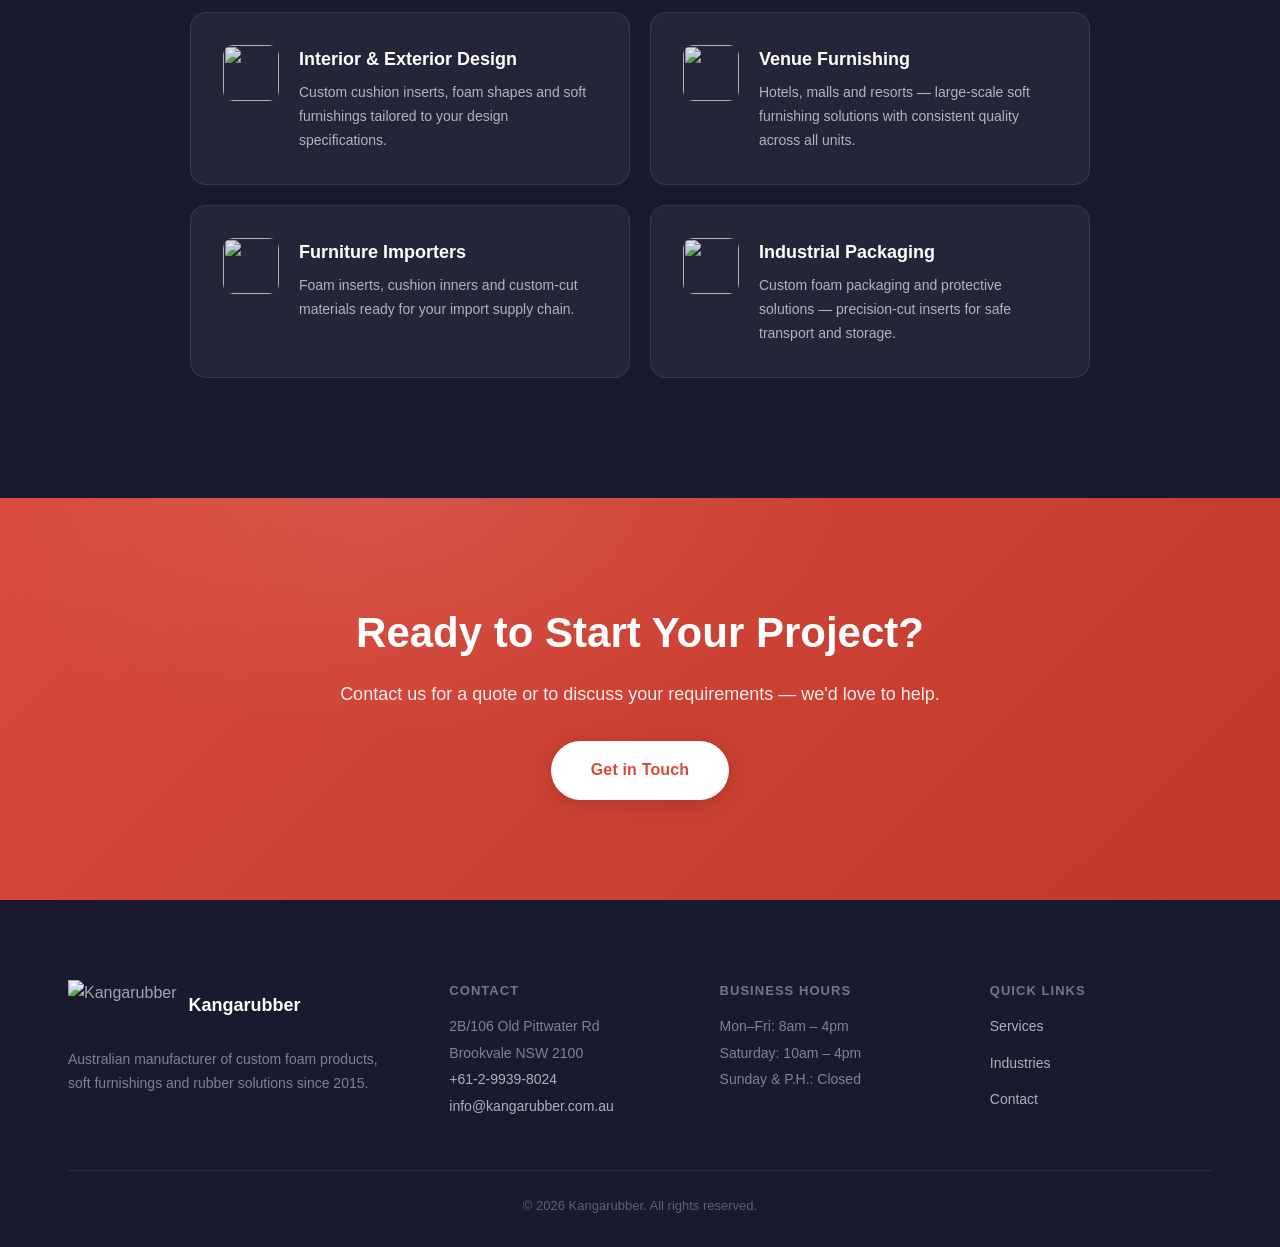
==== commit 906889d7: "🎨 Redesign v2: Premium look with Satoshi fonts, refined color palette, process section, stat blocks," ====
--- a/index.html
+++ b/index.html
@@ -3,60 +3,46 @@
 <head>
   <meta charset="UTF-8">
   <meta name="viewport" content="width=device-width, initial-scale=1.0">
-  <title>Kangarubber — Soft Furnishings & Foam Solutions</title>
-  <meta name="description" content="Australian manufacturer of custom foam products, cushions, soft furnishings and rubber items. Serving designers, hotels, importers and industry since 2015.">
-  
-  <!-- Fonts -->
-  <link rel="preconnect" href="https://fonts.googleapis.com">
-  <link rel="preconnect" href="https://fonts.gstatic.com" crossorigin>
-  <link href="https://fonts.googleapis.com/css2?family=DM+Sans:opsz,wght@9..40,300;9..40,400;9..40,500;9..40,600;9..40,700&family=Syne:wght@500;600;700;800&display=swap" rel="stylesheet">
-  
-  <!-- Styles -->
+  <title>Kangarubber — Custom Foam &amp; Soft Furnishings | Brookvale</title>
+  <meta name="description" content="Australian manufacturer of custom foam products, cushions, soft furnishings and rubber items. Serving designers, hotels, importers and industry.">
+  <link rel="icon" href="https://static.parastorage.com/client/pfavico.ico">
   <link rel="stylesheet" href="css/style.css">
-  
-  <!-- Favicon -->
-  <link rel="icon" href="https://static.parastorage.com/client/pfavico.ico" type="image/x-icon">
 </head>
 <body>
 
   <!-- ═══ HEADER ═══ -->
-  <header class="header">
+  <header class="header" id="header">
     <div class="container header__inner">
       <a href="/" class="header__logo">
-        <img src="https://files.catbox.moe/fzq2cw.png"
-             alt="Kangarubber"
-             width="56" height="56"
-             class="header__logo-img">
+        <img src="https://files.catbox.moe/fzq2cw.png" alt="Kangarubber" class="header__logo-img">
         <span class="header__brand">Kangarubber</span>
       </a>
-      
       <button class="header__menu-toggle" aria-label="Toggle menu" id="menuToggle">
         <span></span><span></span><span></span>
       </button>
-      
       <nav class="header__nav" id="mainNav">
         <ul class="header__nav-list">
-          <li><a href="#foam" class="header__nav-link">Foam</a></li>
-          <li><a href="#cushion" class="header__nav-link">Cushion</a></li>
-          <li><a href="#cutting" class="header__nav-link">Cutting</a></li>
-          <li><a href="#industry" class="header__nav-link">Industry Solution</a></li>
-          <li><a href="contact.html" class="header__nav-link">Contact</a></li>
+          <li><a href="#services" class="header__nav-link">Services</a></li>
+          <li><a href="#process" class="header__nav-link">How It Works</a></li>
+          <li><a href="#industry" class="header__nav-link">Industries</a></li>
+          <li><a href="contact.html" class="header__cta">Get a Quote</a></li>
         </ul>
       </nav>
     </div>
   </header>
 
   <!-- ═══ HERO ═══ -->
-  <section class="hero" id="home">
+  <section class="hero">
     <div class="container hero__inner">
       <div class="hero__content">
+        <span class="hero__tag">Made in Brookvale 🇦🇺</span>
         <h1 class="hero__title">
-          Australian-Made<br>
-          <span class="hero__title-accent">Foam &amp; Soft Furnishings</span>
+          Custom Foam &amp;<br>
+          <span class="hero__title-accent">Soft Furnishings</span>
         </h1>
         <p class="hero__subtitle">
-          Custom solutions for designers, venues, importers and industry.<br>
-          Made in Brookvale, serving all of Australia.
+          Australian manufacturer serving designers, venues, importers and industry.
+          Precision cutting, rapid turnaround, nationwide delivery.
         </p>
         <div class="hero__actions">
           <a href="#services" class="btn btn--primary">Explore Services</a>
@@ -65,34 +51,51 @@
       </div>
       <div class="hero__visual">
         <div class="hero__image-wrapper">
-          <img src="https://static.wixstatic.com/media/543c8a_4020b7dac90e44e29e64177c9c8f9ae2~mv2.webp/v1/fill/w_500,h_500,al_c,q_85,usm_0.66_1.00_0.01,enc_avif,quality_auto/DALL%C2%B7E%202024-07-08%2022_43_26%20-%20A%20cane%20lounge%20with%20cushions%20on%20it%2C%20positioned%20under%20the%20eaves.webp"
-               alt="Custom lounge cushions"
-               class="hero__image"
-               loading="eager">
-        </div>
-      </div>
-    </div>
-  </section>
-
-  <!-- ═══ INTRO ═══ -->
-  <section class="intro" id="about">
-    <div class="container">
-      <div class="intro__content">
-        <h2 class="section__title">Who We Are</h2>
+          <img src="https://static.wixstatic.com/media/543c8a_4020b7dac90e44e29e64177c9c8f9ae2~mv2.webp/v1/fill/w_600,h_600,al_c,q_85,usm_0.66_1.00_0.01,enc_avif,quality_auto/DALL%C2%B7E%202024-07-08%2022_43_26%20-%20A%20cane%20lounge%20with%20cushions%20on%20it%2C%20positioned%20under%20the%20eaves.webp"
+               alt="Custom lounge cushion" class="hero__image" loading="eager">
+        </div>
+        <div class="hero__badge">
+          <div class="hero__badge-dot"></div>
+          <p>10+ years<br><span>industry experience</span></p>
+        </div>
+      </div>
+    </div>
+  </section>
+
+  <!-- ═══ INTRO + STATS ═══ -->
+  <section class="intro">
+    <div class="container intro__grid">
+      <div>
+        <span class="section-label">About Us</span>
+        <h2 class="section-title">Manufacturing the Difference</h2>
         <p class="intro__text">
-          We cater to a diverse range of industry clients, including interior and exterior designers, 
-          home decor projects, various venues such as hotels, malls, and resorts. Our clients also 
-          include furniture importers and industrial product packaging industries.
+          We cater to interior and exterior designers, home decor projects, hotels, malls, resorts,
+          furniture importers and industrial packaging industries. With extensive experience,
+          rapid response and competitive pricing, we manufacture most products in Australia
+          while maintaining strong overseas partnerships.
         </p>
         <p class="intro__text">
-          With our extensive experience, rapid response, and reasonable pricing, we proudly manufacture 
-          most of our products in Australia while maintaining strong relationships with overseas industry partners.
+          Our services span soft furnishings, fabric processing, foam products, rubber items
+          and precision cutting services for large-scale production demands.
         </p>
-        <p class="intro__text">
-          Our services are not limited to soft furnishings, fabric processing, foam products, and various 
-          rubber items. We offer specialized cutting services to meet large-scale production demands, 
-          reduce procurement costs, or fill gaps in the local market supply.
-        </p>
+      </div>
+      <div class="intro__stats">
+        <div class="intro__stat">
+          <div class="intro__stat-number">10+</div>
+          <div class="intro__stat-label">Years in business</div>
+        </div>
+        <div class="intro__stat">
+          <div class="intro__stat-number">500+</div>
+          <div class="intro__stat-label">Happy clients</div>
+        </div>
+        <div class="intro__stat">
+          <div class="intro__stat-number">100%</div>
+          <div class="intro__stat-label">Australian owned</div>
+        </div>
+        <div class="intro__stat">
+          <div class="intro__stat-number">24h</div>
+          <div class="intro__stat-label">Quick turnaround</div>
+        </div>
       </div>
     </div>
   </section>
@@ -100,109 +103,121 @@
   <!-- ═══ SERVICES ═══ -->
   <section class="services" id="services">
     <div class="container">
-      <h2 class="section__title section__title--centered">Our Core Services</h2>
-      
+      <span class="section-label section-title--center">Core Services</span>
+      <h2 class="section-title section-title--center">What We Do</h2>
+      <p class="section-desc section-desc--center">
+        From custom foam cutting to full cushion manufacturing — we deliver quality across every project.
+      </p>
       <div class="services__grid">
-        
-        <!-- Foam -->
-        <div class="service-card" id="foam">
-          <div class="service-card__icon">
-            <img src="https://static.wixstatic.com/media/543c8a_199070f570004c3ab869f18f53a1a4f2~mv2.webp/v1/fill/w_220,h_220,al_c,q_85,usm_0.66_1.00_0.01,enc_avif,quality_auto/DALL%C2%B7E%202024-07-14%2023_04_03%20-%20An%20icon%20for%20a%20soft%20furnishings%20designer_%20The%20icon%20should%20incl.webp"
-                 alt="" width="220" height="220" loading="lazy">
+
+        <div class="service-card">
+          <div class="service-card__icon">
+            <img src="https://static.wixstatic.com/media/543c8a_199070f570004c3ab869f18f53a1a4f2~mv2.webp/v1/fill/w_120,h_120,al_c,q_85,usm_0.66_1.00_0.01,enc_avif,quality_auto/DALL%C2%B7E%202024-07-14%2023_04_03%20-%20An%20icon%20for%20a%20soft%20furnishings%20designer_%20The%20icon%20should%20incl.webp" alt="" loading="lazy">
           </div>
           <h3 class="service-card__title">Foam</h3>
-          <p class="service-card__desc">
-            Custom foam cutting, shaping and fabrication for furniture, seating, packaging and 
-            industrial applications. Wide range of densities and specifications available.
-          </p>
-        </div>
-
-        <!-- Cushion -->
-        <div class="service-card" id="cushion">
-          <div class="service-card__icon">
-            <img src="https://static.wixstatic.com/media/543c8a_4020b7dac90e44e29e64177c9c8f9ae2~mv2.webp/v1/fill/w_220,h_220,al_c,q_85,usm_0.66_1.00_0.01,enc_avif,quality_auto/DALL%C2%B7E%202024-07-08%2022_43_26%20-%20A%20cane%20lounge%20with%20cushions%20on%20it%2C%20positioned%20under%20the%20eaves.webp"
-                 alt="" width="220" height="220" loading="lazy">
+          <p class="service-card__desc">Custom cutting, shaping and fabrication for furniture, seating, packaging and industrial use. Wide range of densities.</p>
+        </div>
+
+        <div class="service-card">
+          <div class="service-card__icon">
+            <img src="https://static.wixstatic.com/media/543c8a_4020b7dac90e44e29e64177c9c8f9ae2~mv2.webp/v1/fill/w_120,h_120,al_c,q_85,usm_0.66_1.00_0.01,enc_avif,quality_auto/DALL%C2%B7E%202024-07-08%2022_43_26%20-%20A%20cane%20lounge%20with%20cushions%20on%20it%2C%20positioned%20under%20the%20eaves.webp" alt="" loading="lazy">
           </div>
           <h3 class="service-card__title">Cushion</h3>
-          <p class="service-card__desc">
-            Custom cushion manufacturing for indoor and outdoor furniture, marine, caravan, 
-            and window seat applications. Fabric wrapping and upholstery services available.
-          </p>
-        </div>
-
-        <!-- Cutting -->
-        <div class="service-card" id="cutting">
-          <div class="service-card__icon">
-            <img src="https://static.wixstatic.com/media/543c8a_185825fd58ff4f8aade1a19488db269c~mv2.webp/v1/fill/w_220,h_220,al_c,q_85,usm_0.66_1.00_0.01,enc_avif,quality_auto/DALL%C2%B7E%202024-07-14%2023_10_07%20-%20An%20icon%20representing%20overseas%20manufacturing_%20The%20icon%20should%20.webp"
-                 alt="" width="220" height="220" loading="lazy">
+          <p class="service-card__desc">Indoor and outdoor cushions, marine, caravan and window seat applications. Fabric wrapping and upholstery available.</p>
+        </div>
+
+        <div class="service-card">
+          <div class="service-card__icon">
+            <img src="https://static.wixstatic.com/media/543c8a_185825fd58ff4f8aade1a19488db269c~mv2.webp/v1/fill/w_120,h_120,al_c,q_85,usm_0.66_1.00_0.01,enc_avif,quality_auto/DALL%C2%B7E%202024-07-14%2023_10_07%20-%20An%20icon%20representing%20overseas%20manufacturing_%20The%20icon%20should%20.webp" alt="" loading="lazy">
           </div>
           <h3 class="service-card__title">Cutting</h3>
-          <p class="service-card__desc">
-            Specialized cutting services for large-scale production demands. Reduce procurement 
-            costs and fill gaps in local market supply with our precision cutting capabilities.
-          </p>
-        </div>
-
-        <!-- Rubber -->
-        <div class="service-card" id="rubber">
-          <div class="service-card__icon">
-            <img src="https://static.wixstatic.com/media/543c8a_9f1950afd29a4bd583ce12f5c8746595~mv2.webp/v1/fill/w_220,h_220,al_c,q_85,usm_0.66_1.00_0.01,enc_avif,quality_auto/DALL%C2%B7E%202024-07-14%2023_04_51%20-%20An%20icon%20representing%20a%20packaging%20company_%20The%20icon%20should%20be%20.webp"
-                 alt="" width="220" height="220" loading="lazy">
+          <p class="service-card__desc">Specialized large-scale cutting services to reduce procurement costs and fill local supply gaps with precision capabilities.</p>
+        </div>
+
+        <div class="service-card">
+          <div class="service-card__icon">
+            <img src="https://static.wixstatic.com/media/543c8a_9f1950afd29a4bd583ce12f5c8746595~mv2.webp/v1/fill/w_120,h_120,al_c,q_85,usm_0.66_1.00_0.01,enc_avif,quality_auto/DALL%C2%B7E%202024-07-14%2023_04_51%20-%20An%20icon%20representing%20a%20packaging%20company_%20The%20icon%20should%20be%20.webp" alt="" loading="lazy">
           </div>
           <h3 class="service-card__title">Rubber</h3>
-          <p class="service-card__desc">
-            Custom rubber products including gaskets, seals, washers, and industrial components. 
-            Various rubber grades and formulations to suit your specific requirements.
-          </p>
-        </div>
-
-      </div>
-    </div>
-  </section>
-
-  <!-- ═══ INDUSTRY SOLUTIONS ═══ -->
+          <p class="service-card__desc">Custom gaskets, seals, washers and industrial rubber components. Various grades and formulations to suit your requirements.</p>
+        </div>
+
+      </div>
+    </div>
+  </section>
+
+  <!-- ═══ PROCESS ═══ -->
+  <section class="process" id="process">
+    <div class="container">
+      <span class="section-label section-title--center">How It Works</span>
+      <h2 class="section-title section-title--center">From Brief to Delivery</h2>
+      <p class="section-desc section-desc--center">
+        A streamlined process designed for speed and precision.
+      </p>
+      <div class="process__grid">
+        <div class="process__step">
+          <div class="process__step-number">01</div>
+          <h3>Tell Us What You Need</h3>
+          <p>Share your dimensions, materials and quantities. We'll advise on the best approach.</p>
+        </div>
+        <div class="process__step">
+          <div class="process__step-number">02</div>
+          <h3>We Quote &amp; Confirm</h3>
+          <p>Competitive pricing with clear turnaround times. No surprises, just transparency.</p>
+        </div>
+        <div class="process__step">
+          <div class="process__step-number">03</div>
+          <h3>Made &amp; Delivered</h3>
+          <p>Manufactured in Brookvale and shipped to your door — Australia wide.</p>
+        </div>
+      </div>
+    </div>
+  </section>
+
+  <!-- ═══ INDUSTRY ═══ -->
   <section class="industry" id="industry">
     <div class="container">
-      <h2 class="section__title section__title--centered">Industry Solutions</h2>
-      <p class="industry__lead">
-        We provide solutions for a wide range of sectors across Australia.
+      <span class="section-label section-title--center">Industry Solutions</span>
+      <h2 class="section-title section-title--center">Who We Serve</h2>
+      <p class="section-desc section-desc--center">
+        Tailored solutions for a wide range of sectors across Australia.
       </p>
-
       <div class="industry__grid">
         <div class="industry__item">
           <div class="industry__item-icon">
-            <img src="https://static.wixstatic.com/media/543c8a_199070f570004c3ab869f18f53a1a4f2~mv2.webp/v1/fill/w_120,h_120,al_c,q_85,usm_0.66_1.00_0.01,enc_avif,quality_auto/DALL%C2%B7E%202024-07-14%2023_04_03%20-%20An%20icon%20for%20a%20soft%20furnishings%20designer_%20The%20icon%20should%20incl.webp"
-                 alt="" width="60" height="60" loading="lazy">
-          </div>
-          <h3>Interior &amp; Exterior Design</h3>
-          <p>Custom products for designers and decorators — cushion inserts, foam shapes, and soft furnishings tailored to your specifications.</p>
-        </div>
-
-        <div class="industry__item">
-          <div class="industry__item-icon">
-            <img src="https://static.wixstatic.com/media/543c8a_a4305bc8bbab078377a3a06e9bc7f7d4.jpg/v1/fill/w_120,h_120,al_c,q_80,usm_0.66_1.00_0.01,enc_avif,quality_auto/38200%2520compressed.jpg"
-                 alt="" width="60" height="60" loading="lazy">
-          </div>
-          <h3>Venue Furnishing</h3>
-          <p>Products for hotels, malls, and resorts — large-scale soft furnishing solutions with consistent quality across all units.</p>
-        </div>
-
-        <div class="industry__item">
-          <div class="industry__item-icon">
-            <img src="https://static.wixstatic.com/media/543c8a_b3d97b519851991aecd2b388080e235b.jpg/v1/fill/w_120,h_120,al_c,lg_1,q_80,enc_avif,quality_auto/reticulated.jpg"
-                 alt="" width="60" height="60" loading="lazy">
-          </div>
-          <h3>Furniture Importers</h3>
-          <p>High-quality furniture components and accessories — foam inserts, cushion inners, and custom-cut materials for importers.</p>
-        </div>
-
-        <div class="industry__item">
-          <div class="industry__item-icon">
-            <img src="https://static.wixstatic.com/media/543c8a_39253b24019749bf83b10b455b2fe27b~mv2.webp/v1/fill/w_120,h_120,al_c,q_85,usm_0.66_1.00_0.01,enc_avif,quality_auto/DALL%C2%B7E%202024-07-14%2023_04_44%20-%20An%20icon%20representing%20a%20furniture%20manufacturing%20company_%20The%20i.webp"
-                 alt="" width="60" height="60" loading="lazy">
-          </div>
-          <h3>Industrial Packaging</h3>
-          <p>Customized foam products and protective packaging solutions — precision-cut inserts for safe transport and storage.</p>
+            <img src="https://static.wixstatic.com/media/543c8a_199070f570004c3ab869f18f53a1a4f2~mv2.webp/v1/fill/w_120,h_120,al_c,q_85,usm_0.66_1.00_0.01,enc_avif,quality_auto/DALL%C2%B7E%202024-07-14%2023_04_03%20-%20An%20icon%20for%20a%20soft%20furnishings%20designer_%20The%20icon%20should%20incl.webp" alt="" loading="lazy">
+          </div>
+          <div>
+            <h3>Interior &amp; Exterior Design</h3>
+            <p>Custom cushion inserts, foam shapes and soft furnishings tailored to your design specifications.</p>
+          </div>
+        </div>
+        <div class="industry__item">
+          <div class="industry__item-icon">
+            <img src="https://static.wixstatic.com/media/543c8a_a4305bc8bbab078377a3a06e9bc7f7d4.jpg/v1/fill/w_120,h_120,al_c,q_80,usm_0.66_1.00_0.01,enc_avif,quality_auto/38200%2520compressed.jpg" alt="" loading="lazy">
+          </div>
+          <div>
+            <h3>Venue Furnishing</h3>
+            <p>Hotels, malls and resorts — large-scale soft furnishing solutions with consistent quality across all units.</p>
+          </div>
+        </div>
+        <div class="industry__item">
+          <div class="industry__item-icon">
+            <img src="https://static.wixstatic.com/media/543c8a_ba694981c924455e8c740e86d9dbc14e~mv2.webp/v1/fill/w_120,h_120,al_c,q_85,usm_0.66_1.00_0.01,enc_avif,quality_auto/DALL%C2%B7E%202024-07-08%2022_19_06%20-%20An%20outdoor%20daybed%20undercover%20in%20a%20building%2C%20open%20to%20the%20backy.webp" alt="" loading="lazy">
+          </div>
+          <div>
+            <h3>Furniture Importers</h3>
+            <p>Foam inserts, cushion inners and custom-cut materials ready for your import supply chain.</p>
+          </div>
+        </div>
+        <div class="industry__item">
+          <div class="industry__item-icon">
+            <img src="https://static.wixstatic.com/media/543c8a_39253b24019749bf83b10b455b2fe27b~mv2.webp/v1/fill/w_120,h_120,al_c,q_85,usm_0.66_1.00_0.01,enc_avif,quality_auto/DALL%C2%B7E%202024-07-14%2023_04_44%20-%20An%20icon%20representing%20a%20furniture%20manufacturing%20company_%20The%20i.webp" alt="" loading="lazy">
+          </div>
+          <div>
+            <h3>Industrial Packaging</h3>
+            <p>Custom foam packaging and protective solutions — precision-cut inserts for safe transport and storage.</p>
+          </div>
         </div>
       </div>
     </div>
@@ -212,7 +227,7 @@
   <section class="cta">
     <div class="container">
       <h2 class="cta__title">Ready to Start Your Project?</h2>
-      <p class="cta__text">Contact us for a quote or to discuss your requirements.</p>
+      <p class="cta__text">Contact us for a quote or to discuss your requirements — we'd love to help.</p>
       <a href="contact.html" class="btn btn--primary btn--large">Get in Touch</a>
     </div>
   </section>
@@ -223,48 +238,34 @@
       <div class="footer__grid">
         <div class="footer__brand">
           <div class="footer__logo-wrap">
-          <img src="https://files.catbox.moe/fzq2cw.png"
-               alt="Kangarubber" width="64" height="64" class="footer__logo-img" loading="lazy"></div>
-          <p>Australian manufacturer of custom foam products, soft furnishings, and rubber solutions since 2015.</p>
-        </div>
-        
+            <img src="https://files.catbox.moe/fzq2cw.png" alt="Kangarubber" class="footer__logo-img" loading="lazy">
+            <span class="footer__brand-name">Kangarubber</span>
+          </div>
+          <p>Australian manufacturer of custom foam products, soft furnishings and rubber solutions since 2015.</p>
+        </div>
         <div class="footer__contact">
           <h4>Contact</h4>
-          <p>
-            2B/106 Old Pittwater Road<br>
-            Brookvale NSW 2100<br>
-            <a href="tel:+61299398024">+61-2-9939-8024</a><br>
-            <a href="mailto:info@kangarubber.com.au">info@kangarubber.com.au</a>
-          </p>
-        </div>
-
+          <p>2B/106 Old Pittwater Rd<br>Brookvale NSW 2100<br><a href="tel:+61299398024">+61-2-9939-8024</a><br><a href="mailto:info@kangarubber.com.au">info@kangarubber.com.au</a></p>
+        </div>
         <div class="footer__hours">
           <h4>Business Hours</h4>
-          <p>
-            Mon–Fri: 8:00am – 4:00pm<br>
-            Saturday: 10:00am – 4:00pm<br>
-            Sunday &amp; P.H.: Closed
-          </p>
-        </div>
-
+          <p>Mon–Fri: 8am – 4pm<br>Saturday: 10am – 4pm<br>Sunday &amp; P.H.: Closed</p>
+        </div>
         <div class="footer__links">
           <h4>Quick Links</h4>
           <ul>
             <li><a href="#services">Services</a></li>
-            <li><a href="#industry">Industry Solutions</a></li>
-            <li><a href="contact.html">Contact Us</a></li>
-            <li><a href="privacy.html">Privacy Policy</a></li>
+            <li><a href="#industry">Industries</a></li>
+            <li><a href="contact.html">Contact</a></li>
           </ul>
         </div>
       </div>
-      
       <div class="footer__bottom">
         <p>&copy; 2026 Kangarubber. All rights reserved.</p>
       </div>
     </div>
   </footer>
 
-  <!-- ═══ SCRIPTS ═══ -->
   <script src="js/main.js"></script>
 </body>
 </html>
--- a/css/style.css
+++ b/css/style.css
@@ -1,516 +1,590 @@
-/* ═══════════════════════════════════════════
-   Kangarubber.com.au — Main Stylesheet
-   ═══════════════════════════════════════════ */
-
-/* ── Reset ── */
+/* ═══════════════════════════════════════════════════
+   Kangarubber — Redesign (高级版)
+   Fonts: Satoshi (headings) + DM Sans (body)
+   Brand: Cinnabar #D94A3D  |  Ink #1A1A2E  |  Warm #F5EDE3
+   ═══════════════════════════════════════════════════ */
+
+@import url("https://api.fontshare.com/v2/css?f[]=satoshi@300,400,500,700,900&f[]=dm-sans@400,500,700&display=swap");
+
+:root {
+  --red:       #D94A3D;
+  --red-dark:  #B83227;
+  --red-light: #FEF2F0;
+  --ink:       #1A1A2E;
+  --warm:      #F5EDE3;
+  --cream:     #FAF7F2;
+  --gray-100:  #F7F7F8;
+  --gray-200:  #E8E8ED;
+  --gray-400:  #9B9BA7;
+  --gray-600:  #5A5A6A;
+  --gray-800:  #2D2D3A;
+  --white:     #FFFFFF;
+  --radius-sm: 10px;
+  --radius-md: 16px;
+  --radius-lg: 24px;
+  --shadow-sm: 0 2px 8px rgba(26,26,46,0.06);
+  --shadow-md: 0 8px 30px rgba(26,26,46,0.08);
+  --shadow-lg: 0 20px 60px rgba(26,26,46,0.10);
+  --transition: 0.35s cubic-bezier(0.22, 1, 0.36, 1);
+}
+
 *, *::before, *::after { box-sizing: border-box; margin: 0; padding: 0; }
-
 html { scroll-behavior: smooth; }
+
 body {
   font-family: 'DM Sans', sans-serif;
   font-size: 16px;
-  line-height: 1.6;
-  color: #1c1c1c;
-  background: #ffffff;
+  line-height: 1.65;
+  color: var(--gray-800);
+  background: var(--cream);
   -webkit-font-smoothing: antialiased;
+  overflow-x: hidden;
 }
 
 img { max-width: 100%; height: auto; display: block; }
 a { color: inherit; text-decoration: none; }
 ul { list-style: none; }
 
-/* ── Container ── */
-.container {
-  max-width: 1200px;
-  margin: 0 auto;
-  padding: 0 24px;
-}
+.container { max-width: 1200px; margin: 0 auto; padding: 0 28px; }
 
 /* ── Buttons ── */
 .btn {
+  display: inline-flex; align-items: center; gap: 8px;
+  padding: 14px 32px;
+  font-family: 'DM Sans', sans-serif;
+  font-size: 15px; font-weight: 600;
+  border-radius: 50px;
+  border: none; cursor: pointer;
+  transition: all var(--transition);
+  letter-spacing: 0.01em;
+  position: relative; overflow: hidden;
+}
+
+.btn--primary {
+  background: var(--red); color: var(--white);
+  box-shadow: 0 4px 16px rgba(217,74,61,0.25);
+}
+.btn--primary:hover {
+  background: var(--red-dark);
+  transform: translateY(-2px);
+  box-shadow: 0 8px 28px rgba(217,74,61,0.35);
+}
+
+.btn--outline {
+  background: transparent; color: var(--ink);
+  border: 2px solid var(--gray-200);
+}
+.btn--outline:hover {
+  border-color: var(--red); color: var(--red);
+  transform: translateY(-2px);
+}
+
+.btn--large { padding: 16px 40px; font-size: 16px; }
+
+/* ── Section title ── */
+.section-label {
+  font-size: 13px; font-weight: 700; text-transform: uppercase;
+  letter-spacing: 0.12em; color: var(--red);
+  margin-bottom: 12px;
+}
+.section-title {
+  font-family: 'Satoshi', sans-serif;
+  font-size: 42px; font-weight: 700;
+  color: var(--ink); line-height: 1.15;
+  margin-bottom: 16px;
+}
+.section-title--center { text-align: center; }
+.section-desc {
+  font-size: 18px; color: var(--gray-600);
+  max-width: 580px; line-height: 1.7;
+}
+.section-desc--center { margin: 0 auto 48px; text-align: center; }
+
+/* ═══════════════════════════════════════════════════
+   HEADER
+   ═══════════════════════════════════════════════════ */
+.header {
+  position: fixed; top: 0; left: 0; right: 0; z-index: 100;
+  background: rgba(250,247,242,0.92);
+  backdrop-filter: blur(16px);
+  padding: 16px 0;
+  transition: all var(--transition);
+}
+.header.scrolled { box-shadow: 0 1px 0 var(--gray-200); }
+
+.header__inner { display: flex; align-items: center; justify-content: space-between; }
+
+.header__logo { display: flex; align-items: center; gap: 12px; }
+.header__logo-img { display: block; height: 48px; width: auto; }
+.header__brand {
+  font-family: 'Satoshi', sans-serif;
+  font-size: 20px; font-weight: 700; color: var(--ink);
+}
+
+.header__nav-list { display: flex; gap: 36px; align-items: center; }
+
+.header__nav-link {
+  font-size: 14px; font-weight: 500;
+  color: var(--gray-600);
+  transition: color var(--transition);
+  position: relative;
+}
+.header__nav-link::after {
+  content: ''; position: absolute; bottom: -4px; left: 0;
+  width: 0; height: 2px; background: var(--red);
+  transition: width var(--transition);
+  border-radius: 1px;
+}
+.header__nav-link:hover { color: var(--ink); }
+.header__nav-link:hover::after { width: 100%; }
+
+.header__cta {
+  padding: 10px 24px;
+  background: var(--red); color: var(--white);
+  border-radius: 50px; font-size: 13px; font-weight: 600;
+  transition: all var(--transition);
+}
+.header__cta:hover { background: var(--red-dark); transform: translateY(-1px); }
+
+.header__menu-toggle { display: none; /* mobile */ }
+
+/* ═══════════════════════════════════════════════════
+   HERO
+   ═══════════════════════════════════════════════════ */
+.hero {
+  min-height: 100vh;
+  display: flex; align-items: center;
+  padding: 140px 0 80px;
+  position: relative;
+  overflow: hidden;
+}
+.hero::before {
+  content: '';
+  position: absolute; inset: 0;
+  background: radial-gradient(ellipse 80% 60% at 80% 50%, rgba(217,74,61,0.06) 0%, transparent 70%),
+              radial-gradient(ellipse 60% 50% at 20% 30%, rgba(26,26,46,0.03) 0%, transparent 60%);
+  pointer-events: none;
+}
+
+.hero__inner {
+  display: grid;
+  grid-template-columns: 1.1fr 0.9fr;
+  gap: 80px;
+  align-items: center;
+  position: relative;
+}
+
+.hero__tag {
   display: inline-flex;
-  align-items: center;
-  justify-content: center;
-  padding: 12px 28px;
-  font-family: 'DM Sans', sans-serif;
-  font-size: 15px;
-  font-weight: 600;
-  border-radius: 8px;
-  transition: all 0.25s ease;
-  cursor: pointer;
-  border: 2px solid transparent;
-  letter-spacing: 0.01em;
-}
-
-.btn--primary {
-  background: #c0392b;
-  color: #fff;
-  border-color: #c0392b;
-}
-.btn--primary:hover {
-  background: #a93226;
-  border-color: #a93226;
-  transform: translateY(-1px);
-  box-shadow: 0 4px 14px rgba(192,57,43,0.3);
-}
-
-.btn--outline {
-  background: transparent;
-  color: #c0392b;
-  border-color: #c0392b;
-}
-.btn--outline:hover {
-  background: #c0392b;
-  color: #fff;
-  transform: translateY(-1px);
-}
-
-.btn--large { padding: 16px 36px; font-size: 17px; }
-
-/* ── Section Titles ── */
-.section__title {
-  font-family: 'Syne', sans-serif;
-  font-size: 36px;
-  font-weight: 700;
-  color: #1c1c1c;
-  margin-bottom: 16px;
-  line-height: 1.2;
-}
-.section__title--centered { text-align: center; }
-
-/* ═══════════════════════════════════════════
-   HEADER
-   ═══════════════════════════════════════════ */
-.header {
-  position: fixed;
-  top: 0;
-  left: 0;
-  right: 0;
-  z-index: 100;
-  background: rgba(255,255,255,0.95);
-  backdrop-filter: blur(10px);
-  border-bottom: 1px solid #eee;
-  padding: 12px 0;
-}
-
-.header__inner {
-  display: flex;
-  align-items: center;
-  justify-content: space-between;
-}
-
-.header__logo { display: flex; align-items: center; gap: 10px; }
-.header__logo-img { display: block; height: 56px; width: auto; object-fit: contain; }
-.header__brand { font-family: 'Syne', sans-serif; font-weight: 700; font-size: 18px; color: #1c1c1c; }
-.header__brand:hover { color: #c0392b; }
-
-.header__nav-list {
-  display: flex;
-  gap: 32px;
-  align-items: center;
-}
-
-.header__nav-link {
-  font-size: 14px;
-  font-weight: 500;
-  text-transform: uppercase;
-  letter-spacing: 0.06em;
-  color: #555;
-  transition: color 0.2s;
-  position: relative;
-}
-.header__nav-link::after {
-  content: '';
-  position: absolute;
-  bottom: -4px;
-  left: 0;
-  width: 0;
-  height: 2px;
-  background: #c0392b;
-  transition: width 0.25s ease;
-}
-.header__nav-link:hover { color: #c0392b; }
-.header__nav-link:hover::after { width: 100%; }
-
-/* Hamburger */
-.header__menu-toggle {
-  display: none;
-  background: none;
-  border: none;
-  cursor: pointer;
-  padding: 4px;
-  width: 28px;
-  height: 22px;
-  position: relative;
-}
-.header__menu-toggle span {
-  display: block;
-  width: 100%;
-  height: 2px;
-  background: #1c1c1c;
-  position: absolute;
-  left: 0;
-  transition: all 0.3s;
-}
-.header__menu-toggle span:nth-child(1) { top: 0; }
-.header__menu-toggle span:nth-child(2) { top: 10px; }
-.header__menu-toggle span:nth-child(3) { top: 20px; }
-
-.header__menu-toggle.active span:nth-child(1) { top: 10px; transform: rotate(45deg); }
-.header__menu-toggle.active span:nth-child(2) { opacity: 0; }
-.header__menu-toggle.active span:nth-child(3) { top: 10px; transform: rotate(-45deg); }
-
-/* ═══════════════════════════════════════════
-   HERO
-   ═══════════════════════════════════════════ */
-.hero {
-  padding: 140px 0 80px;
-  background: linear-gradient(135deg, #fdf6f0 0%, #fff 50%, #f7f0ea 100%);
-  min-height: 90vh;
-  display: flex;
-  align-items: center;
-}
-
-.hero__inner {
-  display: grid;
-  grid-template-columns: 1fr 1fr;
-  gap: 60px;
-  align-items: center;
+  padding: 6px 16px;
+  background: var(--red-light);
+  color: var(--red);
+  font-size: 13px; font-weight: 600;
+  border-radius: 50px;
+  margin-bottom: 20px;
 }
 
 .hero__title {
-  font-family: 'Syne', sans-serif;
-  font-size: 56px;
-  font-weight: 700;
-  line-height: 1.1;
-  color: #1c1c1c;
+  font-family: 'Satoshi', sans-serif;
+  font-size: 60px; font-weight: 700;
+  line-height: 1.05;
+  color: var(--ink);
   margin-bottom: 20px;
 }
-
-.hero__title-accent {
-  color: #c0392b;
-}
+.hero__title-accent { color: var(--red); }
 
 .hero__subtitle {
   font-size: 18px;
-  color: #666;
-  margin-bottom: 32px;
-  font-weight: 400;
-}
-
-.hero__actions {
-  display: flex;
-  gap: 16px;
-  flex-wrap: wrap;
-}
-
+  color: var(--gray-600);
+  margin-bottom: 36px;
+  line-height: 1.7;
+  max-width: 480px;
+}
+
+.hero__actions { display: flex; gap: 16px; flex-wrap: wrap; }
+
+.hero__visual { position: relative; }
 .hero__image-wrapper {
-  border-radius: 16px;
+  border-radius: var(--radius-lg);
   overflow: hidden;
-  box-shadow: 0 20px 60px rgba(0,0,0,0.1);
+  box-shadow: var(--shadow-lg);
+  position: relative;
+}
+.hero__image-wrapper::after {
+  content: '';
+  position: absolute; inset: 0;
+  border-radius: var(--radius-lg);
+  box-shadow: inset 0 -2px 0 rgba(255,255,255,0.15);
 }
 .hero__image { width: 100%; height: auto; object-fit: cover; }
 
-/* ═══════════════════════════════════════════
+.hero__badge {
+  position: absolute;
+  bottom: -16px; left: -16px;
+  background: var(--white);
+  padding: 16px 24px;
+  border-radius: var(--radius-md);
+  box-shadow: var(--shadow-lg);
+  display: flex; align-items: center; gap: 14px;
+}
+.hero__badge-dot {
+  width: 10px; height: 10px;
+  background: #27AE60; border-radius: 50%;
+}
+.hero__badge p {
+  font-size: 13px; font-weight: 600; color: var(--gray-800);
+}
+.hero__badge span {
+  font-size: 12px; color: var(--gray-400); font-weight: 400;
+}
+
+/* ═══════════════════════════════════════════════════
+   LOGO STRIP (trusted by)
+   ═══════════════════════════════════════════════════ */
+.logo-strip {
+  padding: 40px 0 60px;
+  text-align: center;
+}
+.logo-strip p {
+  font-size: 12px; font-weight: 600;
+  text-transform: uppercase; letter-spacing: 0.1em;
+  color: var(--gray-400); margin-bottom: 20px;
+}
+.logo-strip__logos {
+  display: flex; justify-content: center; align-items: center;
+  gap: 40px; flex-wrap: wrap;
+  opacity: 0.5;
+}
+.logo-strip__logos span {
+  font-size: 14px; color: var(--gray-600);
+  white-space: nowrap;
+}
+
+/* ═══════════════════════════════════════════════════
    INTRO
-   ═══════════════════════════════════════════ */
+   ═══════════════════════════════════════════════════ */
 .intro {
-  padding: 100px 0;
-  background: #fff;
-}
-
-.intro__content {
-  max-width: 800px;
-  margin: 0 auto;
-}
-
+  padding: 120px 0;
+  background: var(--white);
+}
+.intro__grid {
+  display: grid;
+  grid-template-columns: 1fr 1fr;
+  gap: 80px;
+  align-items: center;
+}
 .intro__text {
-  font-size: 17px;
-  color: #555;
+  font-size: 17px; color: var(--gray-600);
+  margin-bottom: 20px; line-height: 1.8;
+}
+.intro__text:last-child { margin-bottom: 0; }
+.intro__stats {
+  display: grid;
+  grid-template-columns: 1fr 1fr;
+  gap: 24px;
+}
+.intro__stat {
+  background: var(--cream);
+  padding: 28px; border-radius: var(--radius-md);
+  text-align: center;
+}
+.intro__stat-number {
+  font-family: 'Satoshi', sans-serif;
+  font-size: 36px; font-weight: 700; color: var(--red);
+}
+.intro__stat-label {
+  font-size: 13px; color: var(--gray-600); margin-top: 4px;
+}
+
+/* ═══════════════════════════════════════════════════
+   SERVICES
+   ═══════════════════════════════════════════════════ */
+.services {
+  padding: 120px 0;
+  background: var(--cream);
+}
+
+.services__grid {
+  display: grid;
+  grid-template-columns: repeat(4, 1fr);
+  gap: 20px;
+}
+
+.service-card {
+  background: var(--white);
+  border-radius: var(--radius-md);
+  padding: 36px 28px;
+  transition: all var(--transition);
+  position: relative;
+  overflow: hidden;
+}
+.service-card::before {
+  content: '';
+  position: absolute; top: 0; left: 0; right: 0;
+  height: 3px;
+  background: linear-gradient(90deg, var(--red), #E88A7D);
+  opacity: 0;
+  transition: opacity var(--transition);
+}
+.service-card:hover {
+  transform: translateY(-8px);
+  box-shadow: var(--shadow-md);
+}
+.service-card:hover::before { opacity: 1; }
+
+.service-card__icon {
+  width: 64px; height: 64px;
+  border-radius: var(--radius-sm);
+  overflow: hidden;
   margin-bottom: 20px;
-  line-height: 1.8;
-}
-.intro__text:last-child { margin-bottom: 0; }
-
-/* ═══════════════════════════════════════════
-   SERVICES
-   ═══════════════════════════════════════════ */
-.services {
-  padding: 100px 0;
-  background: #f9f7f5;
-}
-
-.services__grid {
-  display: grid;
-  grid-template-columns: repeat(4, 1fr);
-  gap: 24px;
+  background: var(--cream);
+}
+.service-card__icon img { width: 100%; height: 100%; object-fit: cover; }
+
+.service-card__title {
+  font-family: 'Satoshi', sans-serif;
+  font-size: 22px; font-weight: 700;
+  color: var(--ink); margin-bottom: 10px;
+}
+.service-card__desc {
+  font-size: 14px; color: var(--gray-600);
+  line-height: 1.7;
+}
+
+/* ═══════════════════════════════════════════════════
+   PROCESS
+   ═══════════════════════════════════════════════════ */
+.process {
+  padding: 120px 0;
+  background: var(--white);
+}
+.process__grid {
+  display: grid;
+  grid-template-columns: repeat(3, 1fr);
+  gap: 32px;
   margin-top: 48px;
 }
-
-.service-card {
-  background: #fff;
-  border-radius: 16px;
-  padding: 32px 24px;
-  text-align: center;
-  transition: all 0.3s ease;
-  border: 1px solid #eee;
-}
-
-.service-card:hover {
-  transform: translateY(-6px);
-  box-shadow: 0 12px 40px rgba(0,0,0,0.08);
-  border-color: #e8d5cc;
-}
-
-.service-card__icon {
-  margin-bottom: 20px;
-}
-.service-card__icon img {
-  border-radius: 12px;
-  margin: 0 auto;
-  width: 120px;
-  height: 120px;
-  object-fit: cover;
-}
-
-.service-card__title {
-  font-family: 'Syne', sans-serif;
-  font-size: 22px;
-  font-weight: 600;
-  color: #1c1c1c;
-  margin-bottom: 12px;
-}
-
-.service-card__desc {
-  font-size: 14px;
-  color: #666;
-  line-height: 1.7;
-}
-
-/* ═══════════════════════════════════════════
+.process__step {
+  text-align: center; padding: 40px 24px;
+  position: relative;
+}
+.process__step:not(:last-child)::after {
+  content: '→';
+  position: absolute; right: -20px; top: 50%;
+  transform: translateY(-50%);
+  font-size: 24px; color: var(--gray-200);
+  font-weight: 300;
+}
+.process__step-number {
+  width: 48px; height: 48px;
+  background: var(--red-light); color: var(--red);
+  font-family: 'Satoshi', sans-serif;
+  font-size: 18px; font-weight: 700;
+  border-radius: 50%;
+  display: flex; align-items: center; justify-content: center;
+  margin: 0 auto 16px;
+}
+.process__step h3 {
+  font-family: 'Satoshi', sans-serif;
+  font-size: 20px; font-weight: 600;
+  color: var(--ink); margin-bottom: 8px;
+}
+.process__step p {
+  font-size: 14px; color: var(--gray-600); line-height: 1.7;
+}
+
+/* ═══════════════════════════════════════════════════
    INDUSTRY SOLUTIONS
-   ═══════════════════════════════════════════ */
+   ═══════════════════════════════════════════════════ */
 .industry {
-  padding: 100px 0;
-  background: #fff;
-}
-
-.industry__lead {
-  text-align: center;
-  font-size: 18px;
-  color: #666;
-  max-width: 600px;
-  margin: 0 auto 48px;
-}
+  padding: 120px 0;
+  background: var(--ink);
+  color: var(--white);
+}
+.industry .section-label { color: #E88A7D; }
+.industry .section-title { color: var(--white); }
+.industry .section-desc { color: rgba(255,255,255,0.7); }
 
 .industry__grid {
   display: grid;
   grid-template-columns: repeat(2, 1fr);
-  gap: 32px;
-  max-width: 900px;
-  margin: 0 auto;
+  gap: 20px;
+  max-width: 900px; margin: 0 auto;
 }
 
 .industry__item {
-  display: flex;
-  gap: 20px;
-  align-items: flex-start;
-  padding: 28px;
-  border-radius: 12px;
-  transition: background 0.2s;
-}
-.industry__item:hover { background: #f9f7f5; }
+  display: flex; gap: 20px; align-items: flex-start;
+  padding: 32px;
+  border-radius: var(--radius-md);
+  background: rgba(255,255,255,0.05);
+  border: 1px solid rgba(255,255,255,0.08);
+  transition: all var(--transition);
+}
+.industry__item:hover {
+  background: rgba(255,255,255,0.10);
+  border-color: rgba(255,255,255,0.15);
+  transform: translateY(-2px);
+}
 
 .industry__item-icon {
   flex-shrink: 0;
-  width: 60px;
-  height: 60px;
-  border-radius: 12px;
+  width: 56px; height: 56px;
+  border-radius: var(--radius-sm);
   overflow: hidden;
-  background: #f0ebe7;
-}
-.industry__item-icon img {
-  width: 100%;
-  height: 100%;
-  object-fit: cover;
-}
+  opacity: 0.9;
+}
+.industry__item-icon img { width: 100%; height: 100%; object-fit: cover; }
 
 .industry__item h3 {
-  font-family: 'Syne', sans-serif;
-  font-size: 18px;
-  font-weight: 600;
-  color: #1c1c1c;
-  margin-bottom: 8px;
-}
-
+  font-family: 'Satoshi', sans-serif;
+  font-size: 18px; font-weight: 600;
+  margin-bottom: 6px;
+}
 .industry__item p {
   font-size: 14px;
-  color: #666;
+  color: rgba(255,255,255,0.65);
   line-height: 1.7;
 }
 
-/* ═══════════════════════════════════════════
+/* ═══════════════════════════════════════════════════
    CTA
-   ═══════════════════════════════════════════ */
+   ═══════════════════════════════════════════════════ */
 .cta {
-  padding: 80px 0;
-  background: #c0392b;
+  padding: 100px 0;
+  background: linear-gradient(135deg, var(--red) 0%, #C0392B 100%);
   text-align: center;
-  color: #fff;
+  color: var(--white);
+  position: relative;
+  overflow: hidden;
+}
+.cta::before {
+  content: '';
+  position: absolute; inset: 0;
+  background: radial-gradient(ellipse 60% 100% at 30% 0%, rgba(255,255,255,0.08) 0%, transparent 60%);
 }
 
 .cta__title {
-  font-family: 'Syne', sans-serif;
-  font-size: 36px;
-  font-weight: 700;
+  font-family: 'Satoshi', sans-serif;
+  font-size: 42px; font-weight: 700;
   margin-bottom: 12px;
-}
-
+  position: relative;
+}
 .cta__text {
-  font-size: 18px;
-  opacity: 0.9;
-  margin-bottom: 28px;
+  font-size: 18px; opacity: 0.9;
+  margin-bottom: 32px; position: relative;
 }
 
 .cta .btn--primary {
-  background: #fff;
-  color: #c0392b;
-  border-color: #fff;
+  background: var(--white); color: var(--red);
+  box-shadow: 0 4px 20px rgba(0,0,0,0.15);
+  position: relative;
 }
 .cta .btn--primary:hover {
-  background: transparent;
-  color: #fff;
-  box-shadow: none;
-}
-
-/* ═══════════════════════════════════════════
+  background: transparent; color: var(--white);
+  box-shadow: 0 0 0 2px rgba(255,255,255,0.4);
+  transform: translateY(-2px);
+}
+
+/* ═══════════════════════════════════════════════════
    FOOTER
-   ═══════════════════════════════════════════ */
+   ═══════════════════════════════════════════════════ */
 .footer {
-  background: #1c1c1c;
-  color: #ccc;
-  padding: 60px 0 30px;
+  background: var(--ink);
+  color: rgba(255,255,255,0.6);
+  padding: 80px 0 30px;
 }
 
 .footer__grid {
   display: grid;
   grid-template-columns: 1.5fr 1fr 1fr 1fr;
-  gap: 40px;
-  margin-bottom: 40px;
-}
-
-.footer__brand p { 
-  font-size: 14px;
-  margin-top: 16px;
-  line-height: 1.7;
-  color: #999;
-}
+  gap: 48px;
+  margin-bottom: 48px;
+}
+
+.footer__logo-wrap { display: flex; align-items: center; gap: 12px; margin-bottom: 16px; }
+.footer__logo-img { height: 52px; width: auto; }
+.footer__brand-name { font-family: 'Satoshi', sans-serif; font-size: 18px; font-weight: 700; color: var(--white); }
+
+.footer__brand p { font-size: 14px; line-height: 1.7; color: rgba(255,255,255,0.45); }
 
 .footer__contact p,
 .footer__hours p {
-  font-size: 14px;
-  line-height: 1.8;
-  margin-top: 12px;
-  color: #999;
-}
-.footer__contact a,
-.footer__links a {
-  color: #ccc;
-  transition: color 0.2s;
-}
-.footer__contact a:hover,
-.footer__links a:hover { color: #fff; }
+  font-size: 14px; line-height: 1.9; margin-top: 12px;
+  color: rgba(255,255,255,0.45);
+}
+.footer__contact a, .footer__links a {
+  color: rgba(255,255,255,0.65);
+  transition: color var(--transition);
+}
+.footer__contact a:hover, .footer__links a:hover { color: var(--white); }
 
 .footer h4 {
-  font-family: 'Syne', sans-serif;
-  font-weight: 600;
-  font-size: 15px;
-  color: #fff;
-  text-transform: uppercase;
-  letter-spacing: 0.05em;
+  font-family: 'Satoshi', sans-serif;
+  font-size: 13px; font-weight: 700;
+  text-transform: uppercase; letter-spacing: 0.08em;
+  color: rgba(255,255,255,0.4);
 }
 
 .footer__links ul { margin-top: 12px; }
-.footer__links li { margin-bottom: 8px; }
+.footer__links li { margin-bottom: 10px; }
 .footer__links a { font-size: 14px; }
 
 .footer__bottom {
-  border-top: 1px solid #333;
+  border-top: 1px solid rgba(255,255,255,0.08);
   padding-top: 24px;
   text-align: center;
   font-size: 13px;
-  color: #666;
-}
-
-/* ═══════════════════════════════════════════
+  color: rgba(255,255,255,0.3);
+}
+
+/* ═══════════════════════════════════════════════════
    RESPONSIVE
-   ═══════════════════════════════════════════ */
-
-/* Tablet */
+   ═══════════════════════════════════════════════════ */
+
 @media (max-width: 1024px) {
-  .hero__title { font-size: 42px; }
+  .hero__inner { grid-template-columns: 1fr; gap: 48px; }
+  .hero__title { font-size: 48px; }
+  .hero__badge { display: none; }
   .services__grid { grid-template-columns: repeat(2, 1fr); }
+  .process__grid { grid-template-columns: repeat(2, 1fr); }
+  .process__step:not(:last-child)::after { display: none; }
   .footer__grid { grid-template-columns: 1fr 1fr; gap: 32px; }
 }
 
-/* Mobile */
 @media (max-width: 768px) {
-  .header__menu-toggle { display: block; }
+  .header__menu-toggle {
+    display: flex; flex-direction: column; gap: 5px;
+    background: none; border: none; cursor: pointer; padding: 4px;
+  }
+  .header__menu-toggle span {
+    width: 24px; height: 2px; background: var(--ink);
+    border-radius: 2px; transition: all 0.3s;
+  }
 
   .header__nav {
-    position: fixed;
-    top: 72px;
-    left: 0;
-    right: 0;
-    background: rgba(255,255,255,0.98);
-    backdrop-filter: blur(10px);
-    padding: 20px 24px;
-    border-bottom: 1px solid #eee;
-    transform: translateY(-100%);
-    opacity: 0;
-    pointer-events: none;
-    transition: all 0.3s ease;
+    position: fixed; top: 80px; left: 0; right: 0;
+    background: var(--cream); padding: 24px 28px;
+    border-bottom: 1px solid var(--gray-200);
+    transform: translateY(-120%); opacity: 0;
+    pointer-events: none; transition: all 0.3s;
   }
-  .header__nav.open {
-    transform: translateY(0);
-    opacity: 1;
-    pointer-events: all;
-  }
-
-  .header__nav-list {
-    flex-direction: column;
-    gap: 20px;
-    align-items: flex-start;
-  }
+  .header__nav.open { transform: translateY(0); opacity: 1; pointer-events: all; }
+  .header__nav-list { flex-direction: column; gap: 20px; align-items: stretch; }
   .header__nav-link { font-size: 16px; }
-
-  .hero {
-    padding: 100px 0 60px;
-    min-height: auto;
-  }
-  .hero__inner {
-    grid-template-columns: 1fr;
-    gap: 40px;
-  }
-  .hero__title { font-size: 34px; }
+  .header__cta { display: none; }
+
+  .hero { padding: 120px 0 60px; min-height: auto; }
+  .hero__title { font-size: 36px; }
   .hero__subtitle { font-size: 16px; }
   .hero__visual { display: none; }
 
-  .section__title { font-size: 28px; }
-  
+  .intro__grid { grid-template-columns: 1fr; gap: 40px; }
+
+  .section-title { font-size: 30px; }
   .services__grid { grid-template-columns: 1fr; }
-  .service-card { padding: 24px 20px; }
-
+  .process__grid { grid-template-columns: 1fr; }
   .industry__grid { grid-template-columns: 1fr; }
-  .industry__item { padding: 20px; }
-
-  .cta__title { font-size: 28px; }
-
-  .footer__grid { grid-template-columns: 1fr; gap: 24px; }
-}
-
-
-/* ── Footer logo ── */
-.footer__logo-wrap { display: flex; align-items: center; gap: 12px; margin-bottom: 8px; }
-.footer__logo-img { height: 64px; width: auto; object-fit: contain; }
-.footer__brand-name { font-family: 'Syne', sans-serif; font-size: 18px; font-weight: 700; color: #fff; }
+
+  .cta__title { font-size: 30px; }
+  .footer__grid { grid-template-columns: 1fr; gap: 32px; }
+}
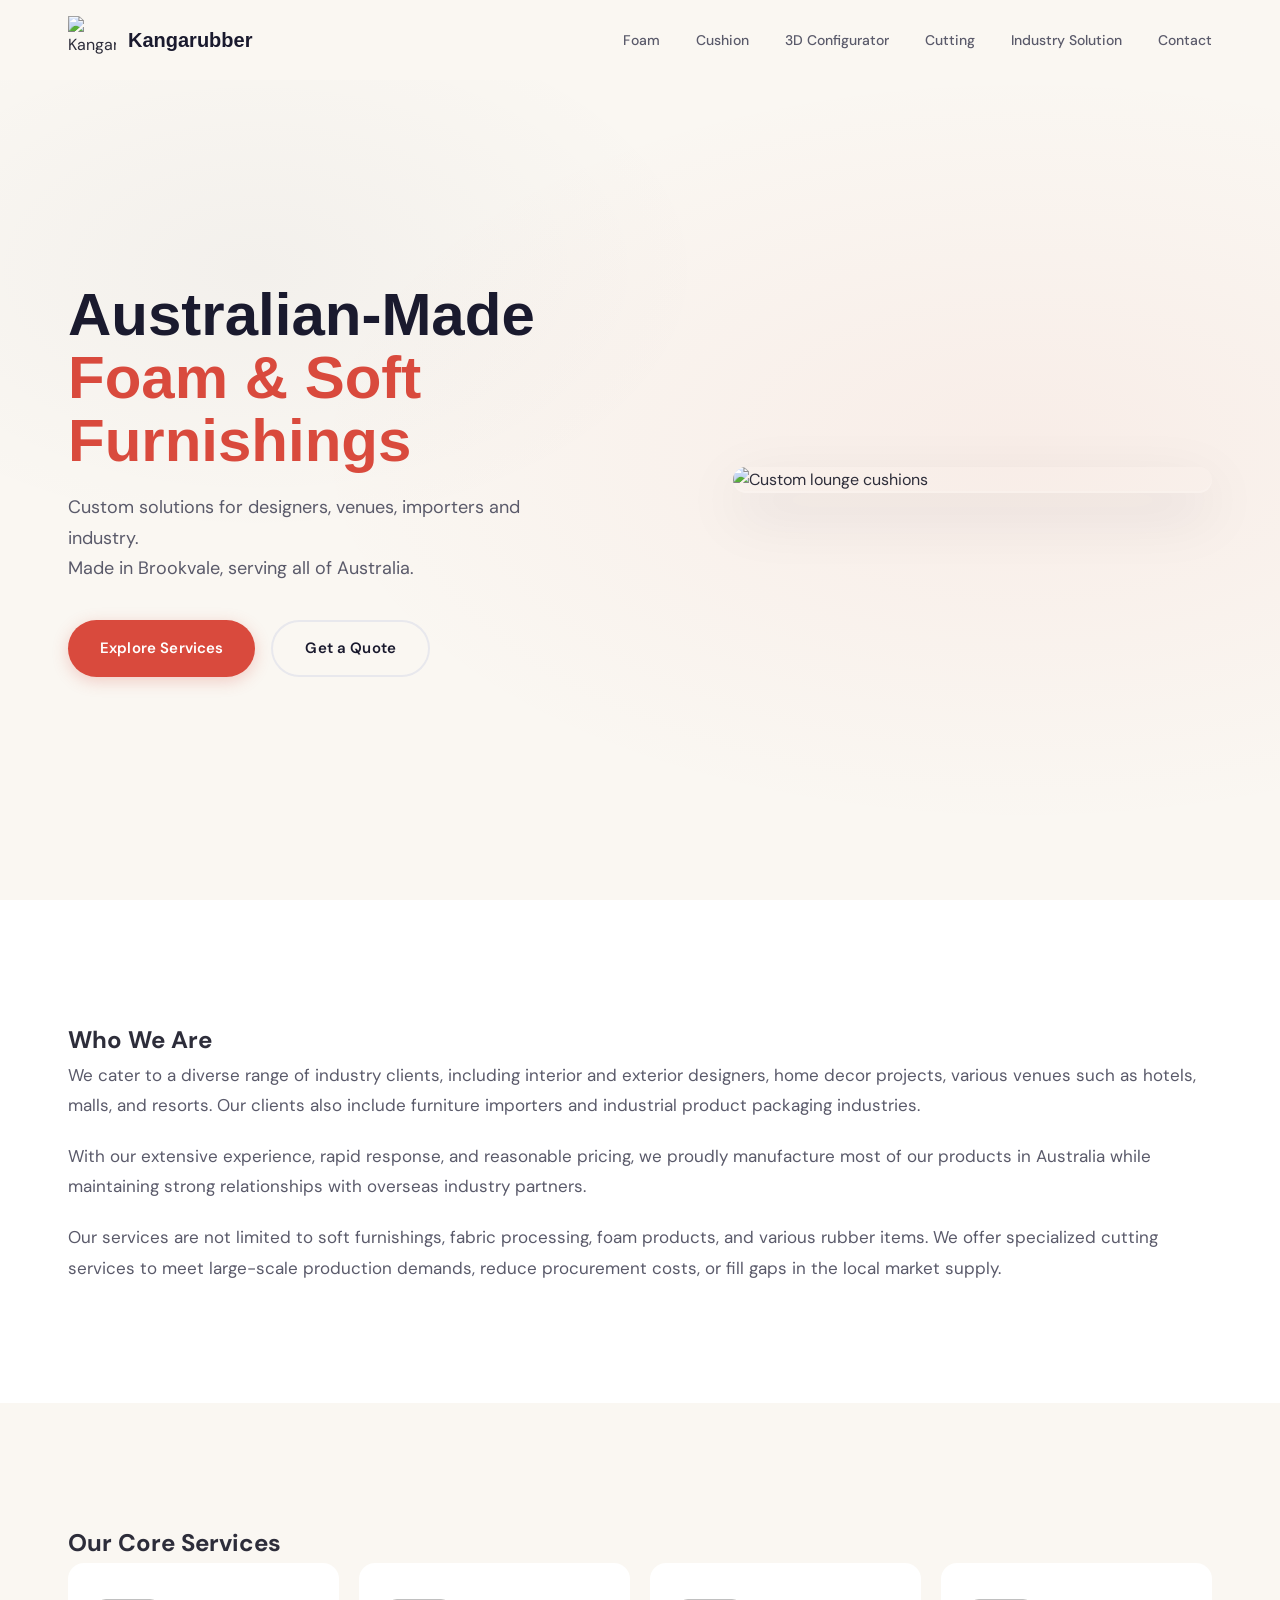
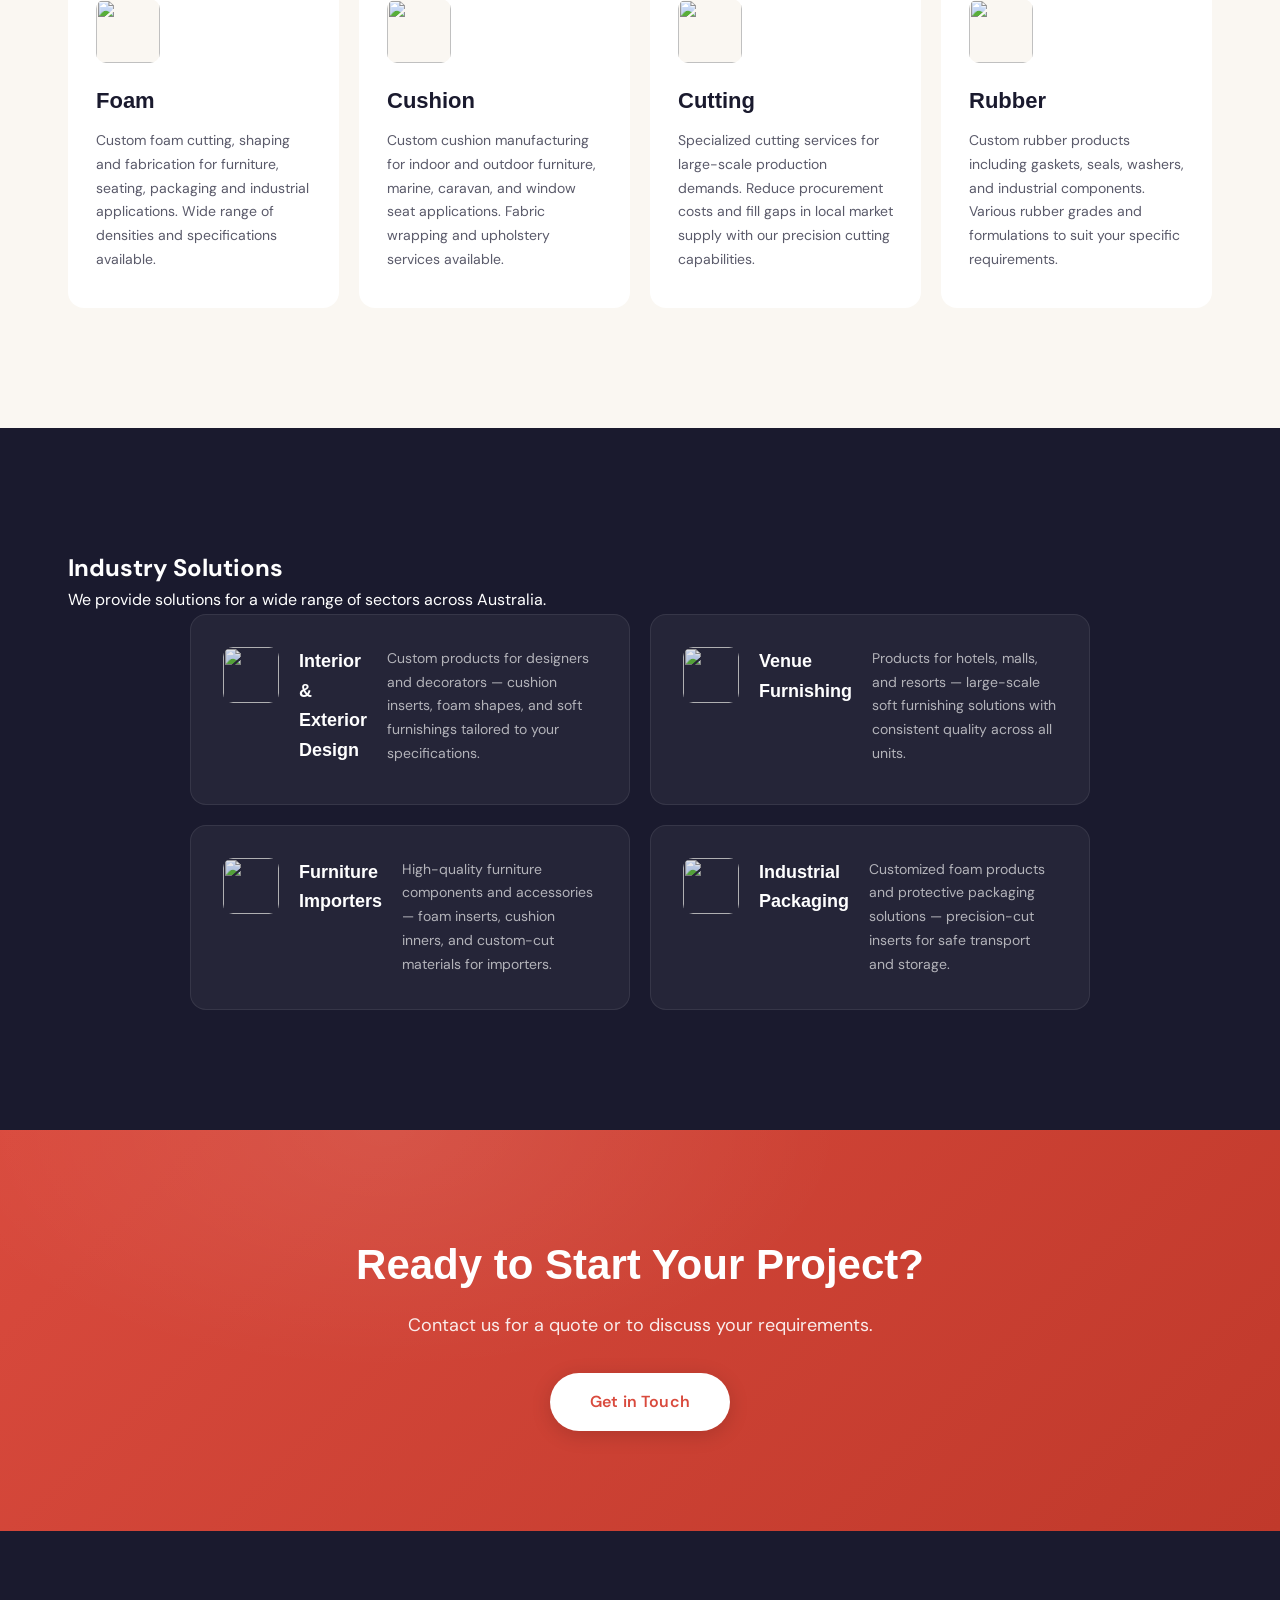
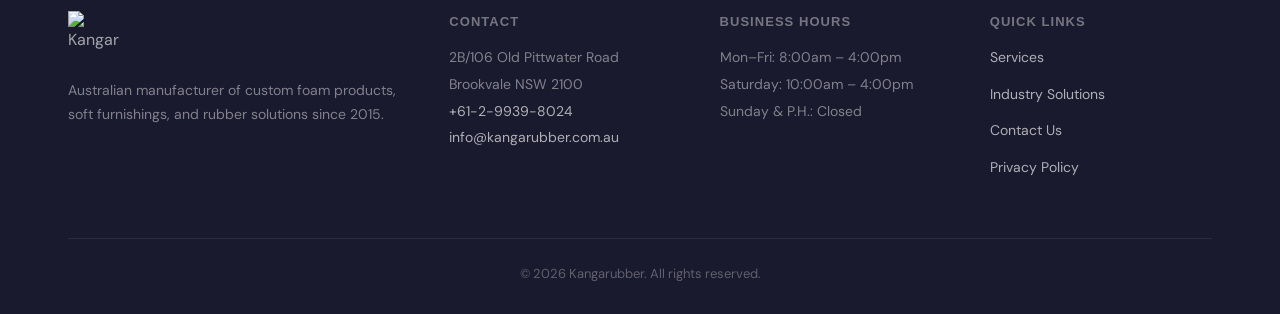
==== commit a25754a6: "revert: remove /configurator/ and 3D Configurator references" ====
--- a/index.html
+++ b/index.html
@@ -3,46 +3,61 @@
 <head>
   <meta charset="UTF-8">
   <meta name="viewport" content="width=device-width, initial-scale=1.0">
-  <title>Kangarubber — Custom Foam &amp; Soft Furnishings | Brookvale</title>
-  <meta name="description" content="Australian manufacturer of custom foam products, cushions, soft furnishings and rubber items. Serving designers, hotels, importers and industry.">
-  <link rel="icon" href="https://static.parastorage.com/client/pfavico.ico">
+  <title>Kangarubber — Soft Furnishings & Foam Solutions</title>
+  <meta name="description" content="Australian manufacturer of custom foam products, cushions, soft furnishings and rubber items. Serving designers, hotels, importers and industry since 2015.">
+  
+  <!-- Fonts -->
+  <link rel="preconnect" href="https://fonts.googleapis.com">
+  <link rel="preconnect" href="https://fonts.gstatic.com" crossorigin>
+  <link href="https://fonts.googleapis.com/css2?family=DM+Sans:opsz,wght@9..40,300;9..40,400;9..40,500;9..40,600;9..40,700&family=Syne:wght@500;600;700;800&display=swap" rel="stylesheet">
+  
+  <!-- Styles -->
   <link rel="stylesheet" href="css/style.css">
+  
+  <!-- Favicon -->
+  <link rel="icon" href="https://static.parastorage.com/client/pfavico.ico" type="image/x-icon">
 </head>
 <body>
 
   <!-- ═══ HEADER ═══ -->
-  <header class="header" id="header">
+  <header class="header">
     <div class="container header__inner">
       <a href="/" class="header__logo">
-        <img src="https://files.catbox.moe/fzq2cw.png" alt="Kangarubber" class="header__logo-img">
+        <img src="https://files.catbox.moe/fzq2cw.png"
+             alt="Kangarubber"
+             width="56" height="56"
+             class="header__logo-img">
         <span class="header__brand">Kangarubber</span>
       </a>
+      
       <button class="header__menu-toggle" aria-label="Toggle menu" id="menuToggle">
         <span></span><span></span><span></span>
       </button>
+      
       <nav class="header__nav" id="mainNav">
         <ul class="header__nav-list">
-          <li><a href="#services" class="header__nav-link">Services</a></li>
-          <li><a href="#process" class="header__nav-link">How It Works</a></li>
-          <li><a href="#industry" class="header__nav-link">Industries</a></li>
-          <li><a href="contact.html" class="header__cta">Get a Quote</a></li>
+          <li><a href="#foam" class="header__nav-link">Foam</a></li>
+          <li><a href="#cushion" class="header__nav-link">Cushion</a></li>
+          <li><a href="/configurator/" class="header__nav-link">3D Configurator</a></li>
+          <li><a href="#cutting" class="header__nav-link">Cutting</a></li>
+          <li><a href="#industry" class="header__nav-link">Industry Solution</a></li>
+          <li><a href="contact.html" class="header__nav-link">Contact</a></li>
         </ul>
       </nav>
     </div>
   </header>
 
   <!-- ═══ HERO ═══ -->
-  <section class="hero">
+  <section class="hero" id="home">
     <div class="container hero__inner">
       <div class="hero__content">
-        <span class="hero__tag">Made in Brookvale 🇦🇺</span>
         <h1 class="hero__title">
-          Custom Foam &amp;<br>
-          <span class="hero__title-accent">Soft Furnishings</span>
+          Australian-Made<br>
+          <span class="hero__title-accent">Foam &amp; Soft Furnishings</span>
         </h1>
         <p class="hero__subtitle">
-          Australian manufacturer serving designers, venues, importers and industry.
-          Precision cutting, rapid turnaround, nationwide delivery.
+          Custom solutions for designers, venues, importers and industry.<br>
+          Made in Brookvale, serving all of Australia.
         </p>
         <div class="hero__actions">
           <a href="#services" class="btn btn--primary">Explore Services</a>
@@ -51,51 +66,34 @@
       </div>
       <div class="hero__visual">
         <div class="hero__image-wrapper">
-          <img src="https://static.wixstatic.com/media/543c8a_4020b7dac90e44e29e64177c9c8f9ae2~mv2.webp/v1/fill/w_600,h_600,al_c,q_85,usm_0.66_1.00_0.01,enc_avif,quality_auto/DALL%C2%B7E%202024-07-08%2022_43_26%20-%20A%20cane%20lounge%20with%20cushions%20on%20it%2C%20positioned%20under%20the%20eaves.webp"
-               alt="Custom lounge cushion" class="hero__image" loading="eager">
-        </div>
-        <div class="hero__badge">
-          <div class="hero__badge-dot"></div>
-          <p>10+ years<br><span>industry experience</span></p>
-        </div>
-      </div>
-    </div>
-  </section>
-
-  <!-- ═══ INTRO + STATS ═══ -->
-  <section class="intro">
-    <div class="container intro__grid">
-      <div>
-        <span class="section-label">About Us</span>
-        <h2 class="section-title">Manufacturing the Difference</h2>
+          <img src="https://static.wixstatic.com/media/543c8a_4020b7dac90e44e29e64177c9c8f9ae2~mv2.webp/v1/fill/w_500,h_500,al_c,q_85,usm_0.66_1.00_0.01,enc_avif,quality_auto/DALL%C2%B7E%202024-07-08%2022_43_26%20-%20A%20cane%20lounge%20with%20cushions%20on%20it%2C%20positioned%20under%20the%20eaves.webp"
+               alt="Custom lounge cushions"
+               class="hero__image"
+               loading="eager">
+        </div>
+      </div>
+    </div>
+  </section>
+
+  <!-- ═══ INTRO ═══ -->
+  <section class="intro" id="about">
+    <div class="container">
+      <div class="intro__content">
+        <h2 class="section__title">Who We Are</h2>
         <p class="intro__text">
-          We cater to interior and exterior designers, home decor projects, hotels, malls, resorts,
-          furniture importers and industrial packaging industries. With extensive experience,
-          rapid response and competitive pricing, we manufacture most products in Australia
-          while maintaining strong overseas partnerships.
+          We cater to a diverse range of industry clients, including interior and exterior designers, 
+          home decor projects, various venues such as hotels, malls, and resorts. Our clients also 
+          include furniture importers and industrial product packaging industries.
         </p>
         <p class="intro__text">
-          Our services span soft furnishings, fabric processing, foam products, rubber items
-          and precision cutting services for large-scale production demands.
-        </p>
-      </div>
-      <div class="intro__stats">
-        <div class="intro__stat">
-          <div class="intro__stat-number">10+</div>
-          <div class="intro__stat-label">Years in business</div>
-        </div>
-        <div class="intro__stat">
-          <div class="intro__stat-number">500+</div>
-          <div class="intro__stat-label">Happy clients</div>
-        </div>
-        <div class="intro__stat">
-          <div class="intro__stat-number">100%</div>
-          <div class="intro__stat-label">Australian owned</div>
-        </div>
-        <div class="intro__stat">
-          <div class="intro__stat-number">24h</div>
-          <div class="intro__stat-label">Quick turnaround</div>
-        </div>
+          With our extensive experience, rapid response, and reasonable pricing, we proudly manufacture 
+          most of our products in Australia while maintaining strong relationships with overseas industry partners.
+        </p>
+        <p class="intro__text">
+          Our services are not limited to soft furnishings, fabric processing, foam products, and various 
+          rubber items. We offer specialized cutting services to meet large-scale production demands, 
+          reduce procurement costs, or fill gaps in the local market supply.
+        </p>
       </div>
     </div>
   </section>
@@ -103,121 +101,110 @@
   <!-- ═══ SERVICES ═══ -->
   <section class="services" id="services">
     <div class="container">
-      <span class="section-label section-title--center">Core Services</span>
-      <h2 class="section-title section-title--center">What We Do</h2>
-      <p class="section-desc section-desc--center">
-        From custom foam cutting to full cushion manufacturing — we deliver quality across every project.
+      <h2 class="section__title section__title--centered">Our Core Services</h2>
+      
+      <div class="services__grid">
+        
+        <!-- Foam -->
+        <div class="service-card" id="foam">
+          <div class="service-card__icon">
+            <img src="https://static.wixstatic.com/media/543c8a_199070f570004c3ab869f18f53a1a4f2~mv2.webp/v1/fill/w_220,h_220,al_c,q_85,usm_0.66_1.00_0.01,enc_avif,quality_auto/DALL%C2%B7E%202024-07-14%2023_04_03%20-%20An%20icon%20for%20a%20soft%20furnishings%20designer_%20The%20icon%20should%20incl.webp"
+                 alt="" width="220" height="220" loading="lazy">
+          </div>
+          <h3 class="service-card__title">Foam</h3>
+          <p class="service-card__desc">
+            Custom foam cutting, shaping and fabrication for furniture, seating, packaging and 
+            industrial applications. Wide range of densities and specifications available.
+          </p>
+        </div>
+
+        <!-- Cushion -->
+        <div class="service-card" id="cushion">
+          <div class="service-card__icon">
+            <img src="https://static.wixstatic.com/media/543c8a_4020b7dac90e44e29e64177c9c8f9ae2~mv2.webp/v1/fill/w_220,h_220,al_c,q_85,usm_0.66_1.00_0.01,enc_avif,quality_auto/DALL%C2%B7E%202024-07-08%2022_43_26%20-%20A%20cane%20lounge%20with%20cushions%20on%20it%2C%20positioned%20under%20the%20eaves.webp"
+                 alt="" width="220" height="220" loading="lazy">
+          </div>
+          <h3 class="service-card__title">Cushion</h3>
+          <p class="service-card__desc">
+            Custom cushion manufacturing for indoor and outdoor furniture, marine, caravan, 
+            and window seat applications. Fabric wrapping and upholstery services available.
+          </p>
+          
+        </div>
+
+        <!-- Cutting -->
+        <div class="service-card" id="cutting">
+          <div class="service-card__icon">
+            <img src="https://static.wixstatic.com/media/543c8a_185825fd58ff4f8aade1a19488db269c~mv2.webp/v1/fill/w_220,h_220,al_c,q_85,usm_0.66_1.00_0.01,enc_avif,quality_auto/DALL%C2%B7E%202024-07-14%2023_10_07%20-%20An%20icon%20representing%20overseas%20manufacturing_%20The%20icon%20should%20.webp"
+                 alt="" width="220" height="220" loading="lazy">
+          </div>
+          <h3 class="service-card__title">Cutting</h3>
+          <p class="service-card__desc">
+            Specialized cutting services for large-scale production demands. Reduce procurement 
+            costs and fill gaps in local market supply with our precision cutting capabilities.
+          </p>
+        </div>
+
+        <!-- Rubber -->
+        <div class="service-card" id="rubber">
+          <div class="service-card__icon">
+            <img src="https://static.wixstatic.com/media/543c8a_9f1950afd29a4bd583ce12f5c8746595~mv2.webp/v1/fill/w_220,h_220,al_c,q_85,usm_0.66_1.00_0.01,enc_avif,quality_auto/DALL%C2%B7E%202024-07-14%2023_04_51%20-%20An%20icon%20representing%20a%20packaging%20company_%20The%20icon%20should%20be%20.webp"
+                 alt="" width="220" height="220" loading="lazy">
+          </div>
+          <h3 class="service-card__title">Rubber</h3>
+          <p class="service-card__desc">
+            Custom rubber products including gaskets, seals, washers, and industrial components. 
+            Various rubber grades and formulations to suit your specific requirements.
+          </p>
+        </div>
+
+      </div>
+    </div>
+  </section>
+
+  <!-- ═══ INDUSTRY SOLUTIONS ═══ -->
+  <section class="industry" id="industry">
+    <div class="container">
+      <h2 class="section__title section__title--centered">Industry Solutions</h2>
+      <p class="industry__lead">
+        We provide solutions for a wide range of sectors across Australia.
       </p>
-      <div class="services__grid">
-
-        <div class="service-card">
-          <div class="service-card__icon">
-            <img src="https://static.wixstatic.com/media/543c8a_199070f570004c3ab869f18f53a1a4f2~mv2.webp/v1/fill/w_120,h_120,al_c,q_85,usm_0.66_1.00_0.01,enc_avif,quality_auto/DALL%C2%B7E%202024-07-14%2023_04_03%20-%20An%20icon%20for%20a%20soft%20furnishings%20designer_%20The%20icon%20should%20incl.webp" alt="" loading="lazy">
-          </div>
-          <h3 class="service-card__title">Foam</h3>
-          <p class="service-card__desc">Custom cutting, shaping and fabrication for furniture, seating, packaging and industrial use. Wide range of densities.</p>
-        </div>
-
-        <div class="service-card">
-          <div class="service-card__icon">
-            <img src="https://static.wixstatic.com/media/543c8a_4020b7dac90e44e29e64177c9c8f9ae2~mv2.webp/v1/fill/w_120,h_120,al_c,q_85,usm_0.66_1.00_0.01,enc_avif,quality_auto/DALL%C2%B7E%202024-07-08%2022_43_26%20-%20A%20cane%20lounge%20with%20cushions%20on%20it%2C%20positioned%20under%20the%20eaves.webp" alt="" loading="lazy">
-          </div>
-          <h3 class="service-card__title">Cushion</h3>
-          <p class="service-card__desc">Indoor and outdoor cushions, marine, caravan and window seat applications. Fabric wrapping and upholstery available.</p>
-        </div>
-
-        <div class="service-card">
-          <div class="service-card__icon">
-            <img src="https://static.wixstatic.com/media/543c8a_185825fd58ff4f8aade1a19488db269c~mv2.webp/v1/fill/w_120,h_120,al_c,q_85,usm_0.66_1.00_0.01,enc_avif,quality_auto/DALL%C2%B7E%202024-07-14%2023_10_07%20-%20An%20icon%20representing%20overseas%20manufacturing_%20The%20icon%20should%20.webp" alt="" loading="lazy">
-          </div>
-          <h3 class="service-card__title">Cutting</h3>
-          <p class="service-card__desc">Specialized large-scale cutting services to reduce procurement costs and fill local supply gaps with precision capabilities.</p>
-        </div>
-
-        <div class="service-card">
-          <div class="service-card__icon">
-            <img src="https://static.wixstatic.com/media/543c8a_9f1950afd29a4bd583ce12f5c8746595~mv2.webp/v1/fill/w_120,h_120,al_c,q_85,usm_0.66_1.00_0.01,enc_avif,quality_auto/DALL%C2%B7E%202024-07-14%2023_04_51%20-%20An%20icon%20representing%20a%20packaging%20company_%20The%20icon%20should%20be%20.webp" alt="" loading="lazy">
-          </div>
-          <h3 class="service-card__title">Rubber</h3>
-          <p class="service-card__desc">Custom gaskets, seals, washers and industrial rubber components. Various grades and formulations to suit your requirements.</p>
-        </div>
-
-      </div>
-    </div>
-  </section>
-
-  <!-- ═══ PROCESS ═══ -->
-  <section class="process" id="process">
-    <div class="container">
-      <span class="section-label section-title--center">How It Works</span>
-      <h2 class="section-title section-title--center">From Brief to Delivery</h2>
-      <p class="section-desc section-desc--center">
-        A streamlined process designed for speed and precision.
-      </p>
-      <div class="process__grid">
-        <div class="process__step">
-          <div class="process__step-number">01</div>
-          <h3>Tell Us What You Need</h3>
-          <p>Share your dimensions, materials and quantities. We'll advise on the best approach.</p>
-        </div>
-        <div class="process__step">
-          <div class="process__step-number">02</div>
-          <h3>We Quote &amp; Confirm</h3>
-          <p>Competitive pricing with clear turnaround times. No surprises, just transparency.</p>
-        </div>
-        <div class="process__step">
-          <div class="process__step-number">03</div>
-          <h3>Made &amp; Delivered</h3>
-          <p>Manufactured in Brookvale and shipped to your door — Australia wide.</p>
-        </div>
-      </div>
-    </div>
-  </section>
-
-  <!-- ═══ INDUSTRY ═══ -->
-  <section class="industry" id="industry">
-    <div class="container">
-      <span class="section-label section-title--center">Industry Solutions</span>
-      <h2 class="section-title section-title--center">Who We Serve</h2>
-      <p class="section-desc section-desc--center">
-        Tailored solutions for a wide range of sectors across Australia.
-      </p>
+
       <div class="industry__grid">
         <div class="industry__item">
           <div class="industry__item-icon">
-            <img src="https://static.wixstatic.com/media/543c8a_199070f570004c3ab869f18f53a1a4f2~mv2.webp/v1/fill/w_120,h_120,al_c,q_85,usm_0.66_1.00_0.01,enc_avif,quality_auto/DALL%C2%B7E%202024-07-14%2023_04_03%20-%20An%20icon%20for%20a%20soft%20furnishings%20designer_%20The%20icon%20should%20incl.webp" alt="" loading="lazy">
-          </div>
-          <div>
-            <h3>Interior &amp; Exterior Design</h3>
-            <p>Custom cushion inserts, foam shapes and soft furnishings tailored to your design specifications.</p>
-          </div>
-        </div>
-        <div class="industry__item">
-          <div class="industry__item-icon">
-            <img src="https://static.wixstatic.com/media/543c8a_a4305bc8bbab078377a3a06e9bc7f7d4.jpg/v1/fill/w_120,h_120,al_c,q_80,usm_0.66_1.00_0.01,enc_avif,quality_auto/38200%2520compressed.jpg" alt="" loading="lazy">
-          </div>
-          <div>
-            <h3>Venue Furnishing</h3>
-            <p>Hotels, malls and resorts — large-scale soft furnishing solutions with consistent quality across all units.</p>
-          </div>
-        </div>
-        <div class="industry__item">
-          <div class="industry__item-icon">
-            <img src="https://static.wixstatic.com/media/543c8a_ba694981c924455e8c740e86d9dbc14e~mv2.webp/v1/fill/w_120,h_120,al_c,q_85,usm_0.66_1.00_0.01,enc_avif,quality_auto/DALL%C2%B7E%202024-07-08%2022_19_06%20-%20An%20outdoor%20daybed%20undercover%20in%20a%20building%2C%20open%20to%20the%20backy.webp" alt="" loading="lazy">
-          </div>
-          <div>
-            <h3>Furniture Importers</h3>
-            <p>Foam inserts, cushion inners and custom-cut materials ready for your import supply chain.</p>
-          </div>
-        </div>
-        <div class="industry__item">
-          <div class="industry__item-icon">
-            <img src="https://static.wixstatic.com/media/543c8a_39253b24019749bf83b10b455b2fe27b~mv2.webp/v1/fill/w_120,h_120,al_c,q_85,usm_0.66_1.00_0.01,enc_avif,quality_auto/DALL%C2%B7E%202024-07-14%2023_04_44%20-%20An%20icon%20representing%20a%20furniture%20manufacturing%20company_%20The%20i.webp" alt="" loading="lazy">
-          </div>
-          <div>
-            <h3>Industrial Packaging</h3>
-            <p>Custom foam packaging and protective solutions — precision-cut inserts for safe transport and storage.</p>
-          </div>
+            <img src="https://static.wixstatic.com/media/543c8a_199070f570004c3ab869f18f53a1a4f2~mv2.webp/v1/fill/w_120,h_120,al_c,q_85,usm_0.66_1.00_0.01,enc_avif,quality_auto/DALL%C2%B7E%202024-07-14%2023_04_03%20-%20An%20icon%20for%20a%20soft%20furnishings%20designer_%20The%20icon%20should%20incl.webp"
+                 alt="" width="60" height="60" loading="lazy">
+          </div>
+          <h3>Interior &amp; Exterior Design</h3>
+          <p>Custom products for designers and decorators — cushion inserts, foam shapes, and soft furnishings tailored to your specifications.</p>
+        </div>
+
+        <div class="industry__item">
+          <div class="industry__item-icon">
+            <img src="https://static.wixstatic.com/media/543c8a_a4305bc8bbab078377a3a06e9bc7f7d4.jpg/v1/fill/w_120,h_120,al_c,q_80,usm_0.66_1.00_0.01,enc_avif,quality_auto/38200%2520compressed.jpg"
+                 alt="" width="60" height="60" loading="lazy">
+          </div>
+          <h3>Venue Furnishing</h3>
+          <p>Products for hotels, malls, and resorts — large-scale soft furnishing solutions with consistent quality across all units.</p>
+        </div>
+
+        <div class="industry__item">
+          <div class="industry__item-icon">
+            <img src="https://static.wixstatic.com/media/543c8a_b3d97b519851991aecd2b388080e235b.jpg/v1/fill/w_120,h_120,al_c,lg_1,q_80,enc_avif,quality_auto/reticulated.jpg"
+                 alt="" width="60" height="60" loading="lazy">
+          </div>
+          <h3>Furniture Importers</h3>
+          <p>High-quality furniture components and accessories — foam inserts, cushion inners, and custom-cut materials for importers.</p>
+        </div>
+
+        <div class="industry__item">
+          <div class="industry__item-icon">
+            <img src="https://static.wixstatic.com/media/543c8a_39253b24019749bf83b10b455b2fe27b~mv2.webp/v1/fill/w_120,h_120,al_c,q_85,usm_0.66_1.00_0.01,enc_avif,quality_auto/DALL%C2%B7E%202024-07-14%2023_04_44%20-%20An%20icon%20representing%20a%20furniture%20manufacturing%20company_%20The%20i.webp"
+                 alt="" width="60" height="60" loading="lazy">
+          </div>
+          <h3>Industrial Packaging</h3>
+          <p>Customized foam products and protective packaging solutions — precision-cut inserts for safe transport and storage.</p>
         </div>
       </div>
     </div>
@@ -227,7 +214,7 @@
   <section class="cta">
     <div class="container">
       <h2 class="cta__title">Ready to Start Your Project?</h2>
-      <p class="cta__text">Contact us for a quote or to discuss your requirements — we'd love to help.</p>
+      <p class="cta__text">Contact us for a quote or to discuss your requirements.</p>
       <a href="contact.html" class="btn btn--primary btn--large">Get in Touch</a>
     </div>
   </section>
@@ -238,34 +225,48 @@
       <div class="footer__grid">
         <div class="footer__brand">
           <div class="footer__logo-wrap">
-            <img src="https://files.catbox.moe/fzq2cw.png" alt="Kangarubber" class="footer__logo-img" loading="lazy">
-            <span class="footer__brand-name">Kangarubber</span>
-          </div>
-          <p>Australian manufacturer of custom foam products, soft furnishings and rubber solutions since 2015.</p>
-        </div>
+          <img src="https://files.catbox.moe/fzq2cw.png"
+               alt="Kangarubber" width="64" height="64" class="footer__logo-img" loading="lazy"></div>
+          <p>Australian manufacturer of custom foam products, soft furnishings, and rubber solutions since 2015.</p>
+        </div>
+        
         <div class="footer__contact">
           <h4>Contact</h4>
-          <p>2B/106 Old Pittwater Rd<br>Brookvale NSW 2100<br><a href="tel:+61299398024">+61-2-9939-8024</a><br><a href="mailto:info@kangarubber.com.au">info@kangarubber.com.au</a></p>
-        </div>
+          <p>
+            2B/106 Old Pittwater Road<br>
+            Brookvale NSW 2100<br>
+            <a href="tel:+61299398024">+61-2-9939-8024</a><br>
+            <a href="mailto:info@kangarubber.com.au">info@kangarubber.com.au</a>
+          </p>
+        </div>
+
         <div class="footer__hours">
           <h4>Business Hours</h4>
-          <p>Mon–Fri: 8am – 4pm<br>Saturday: 10am – 4pm<br>Sunday &amp; P.H.: Closed</p>
-        </div>
+          <p>
+            Mon–Fri: 8:00am – 4:00pm<br>
+            Saturday: 10:00am – 4:00pm<br>
+            Sunday &amp; P.H.: Closed
+          </p>
+        </div>
+
         <div class="footer__links">
           <h4>Quick Links</h4>
           <ul>
             <li><a href="#services">Services</a></li>
-            <li><a href="#industry">Industries</a></li>
-            <li><a href="contact.html">Contact</a></li>
+            <li><a href="#industry">Industry Solutions</a></li>
+            <li><a href="contact.html">Contact Us</a></li>
+            <li><a href="privacy.html">Privacy Policy</a></li>
           </ul>
         </div>
       </div>
+      
       <div class="footer__bottom">
         <p>&copy; 2026 Kangarubber. All rights reserved.</p>
       </div>
     </div>
   </footer>
 
+  <!-- ═══ SCRIPTS ═══ -->
   <script src="js/main.js"></script>
 </body>
 </html>
